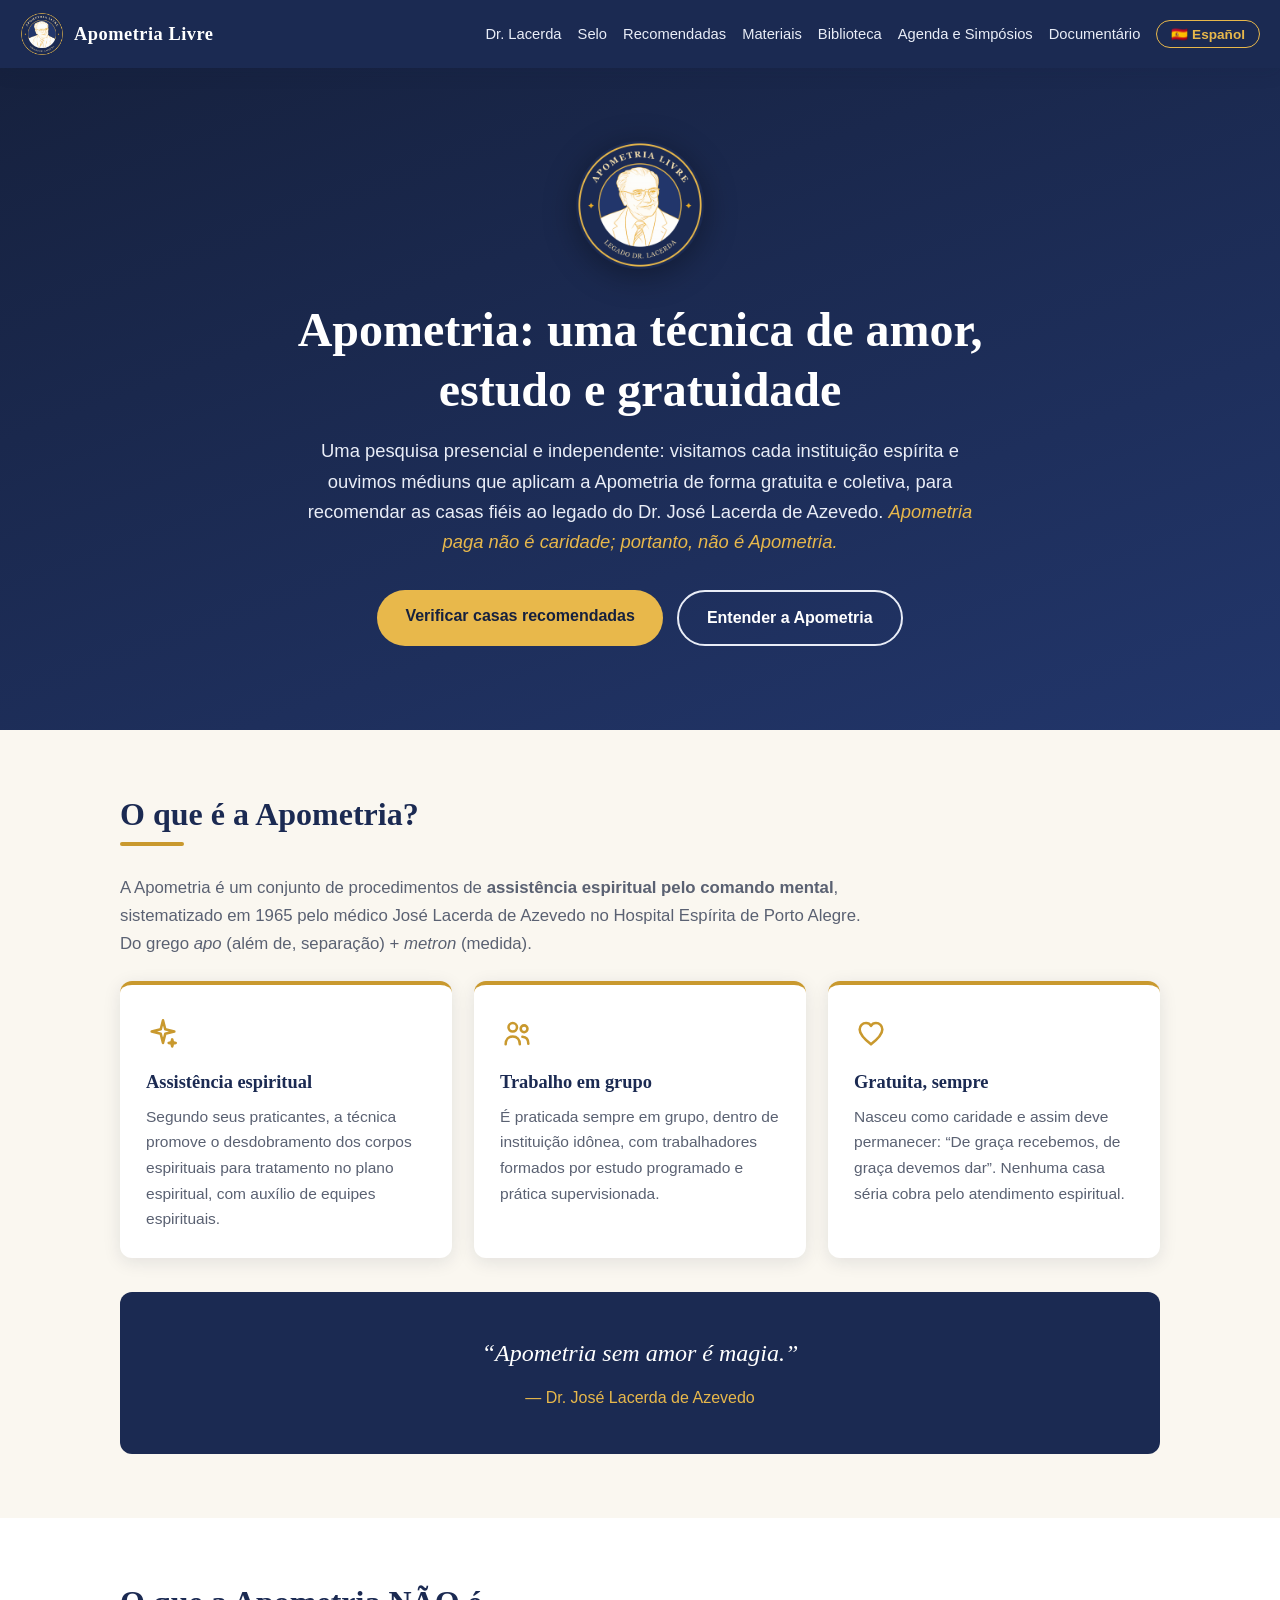
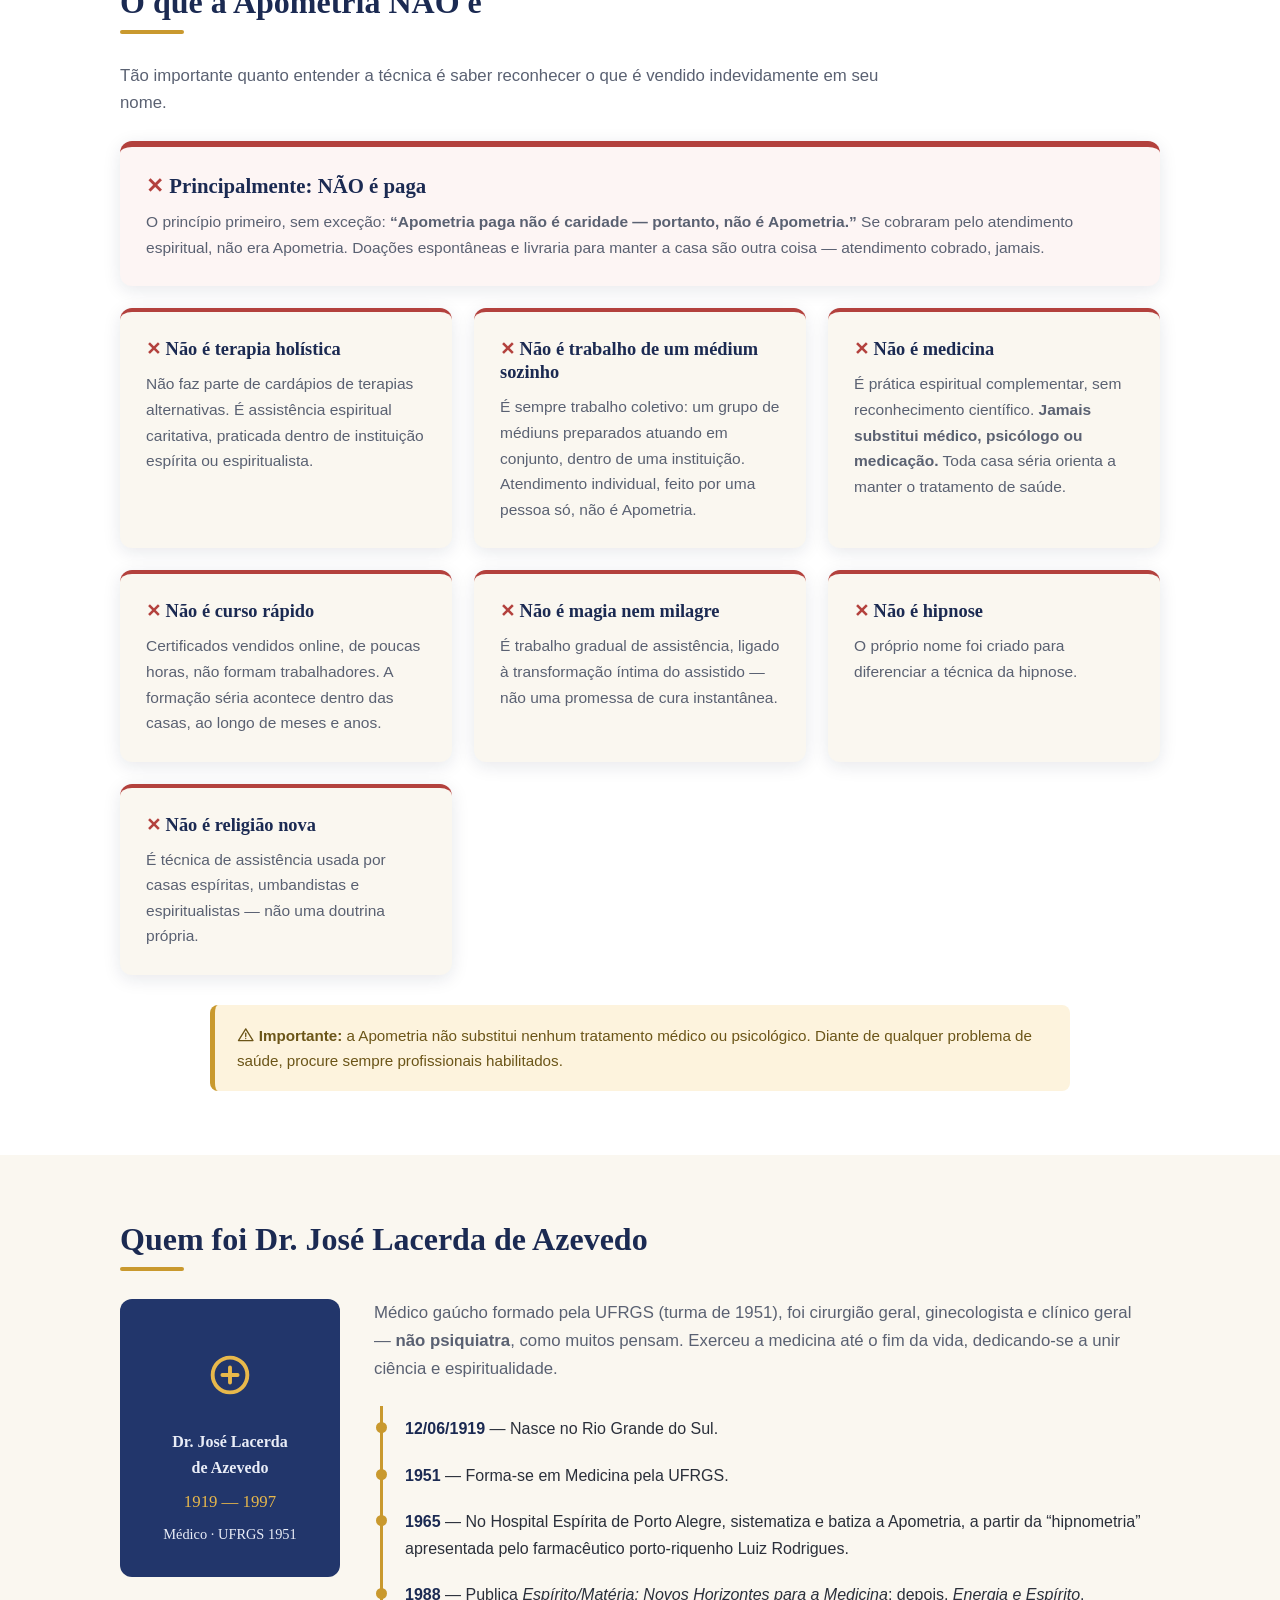
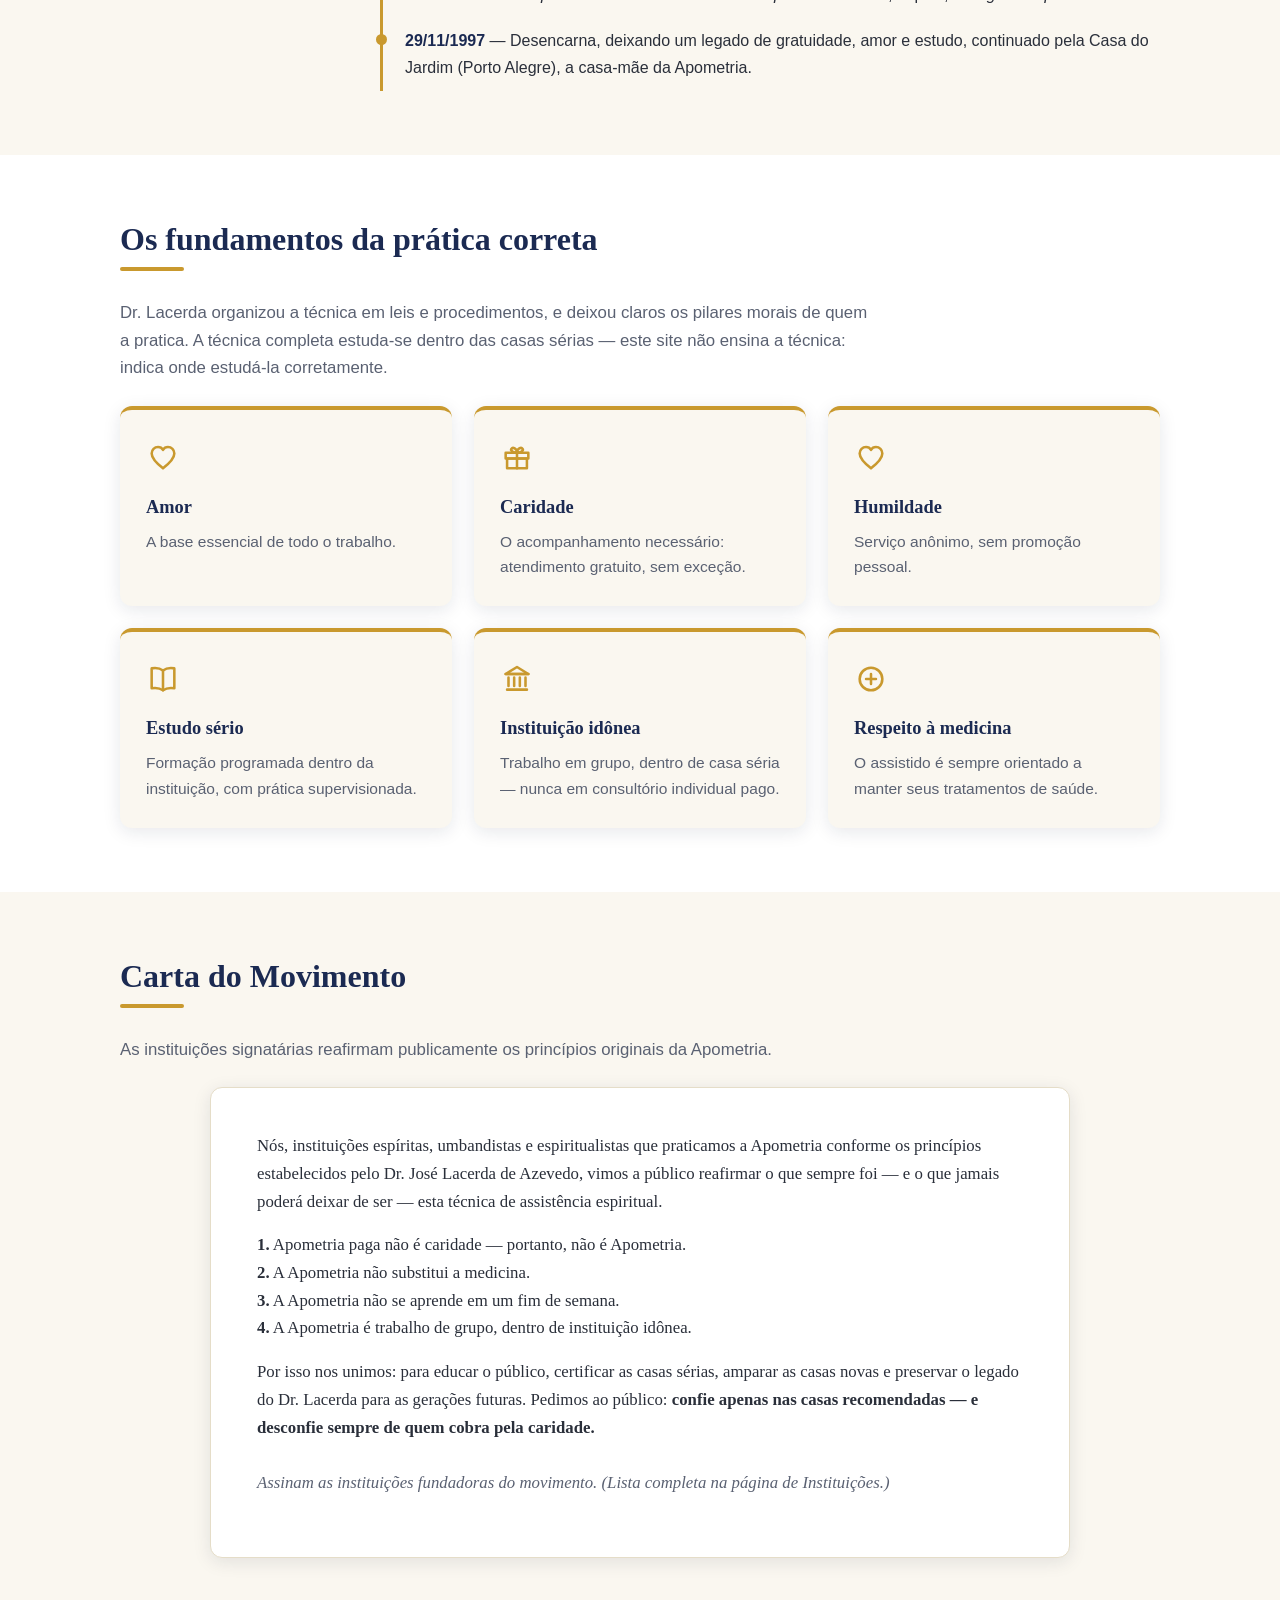
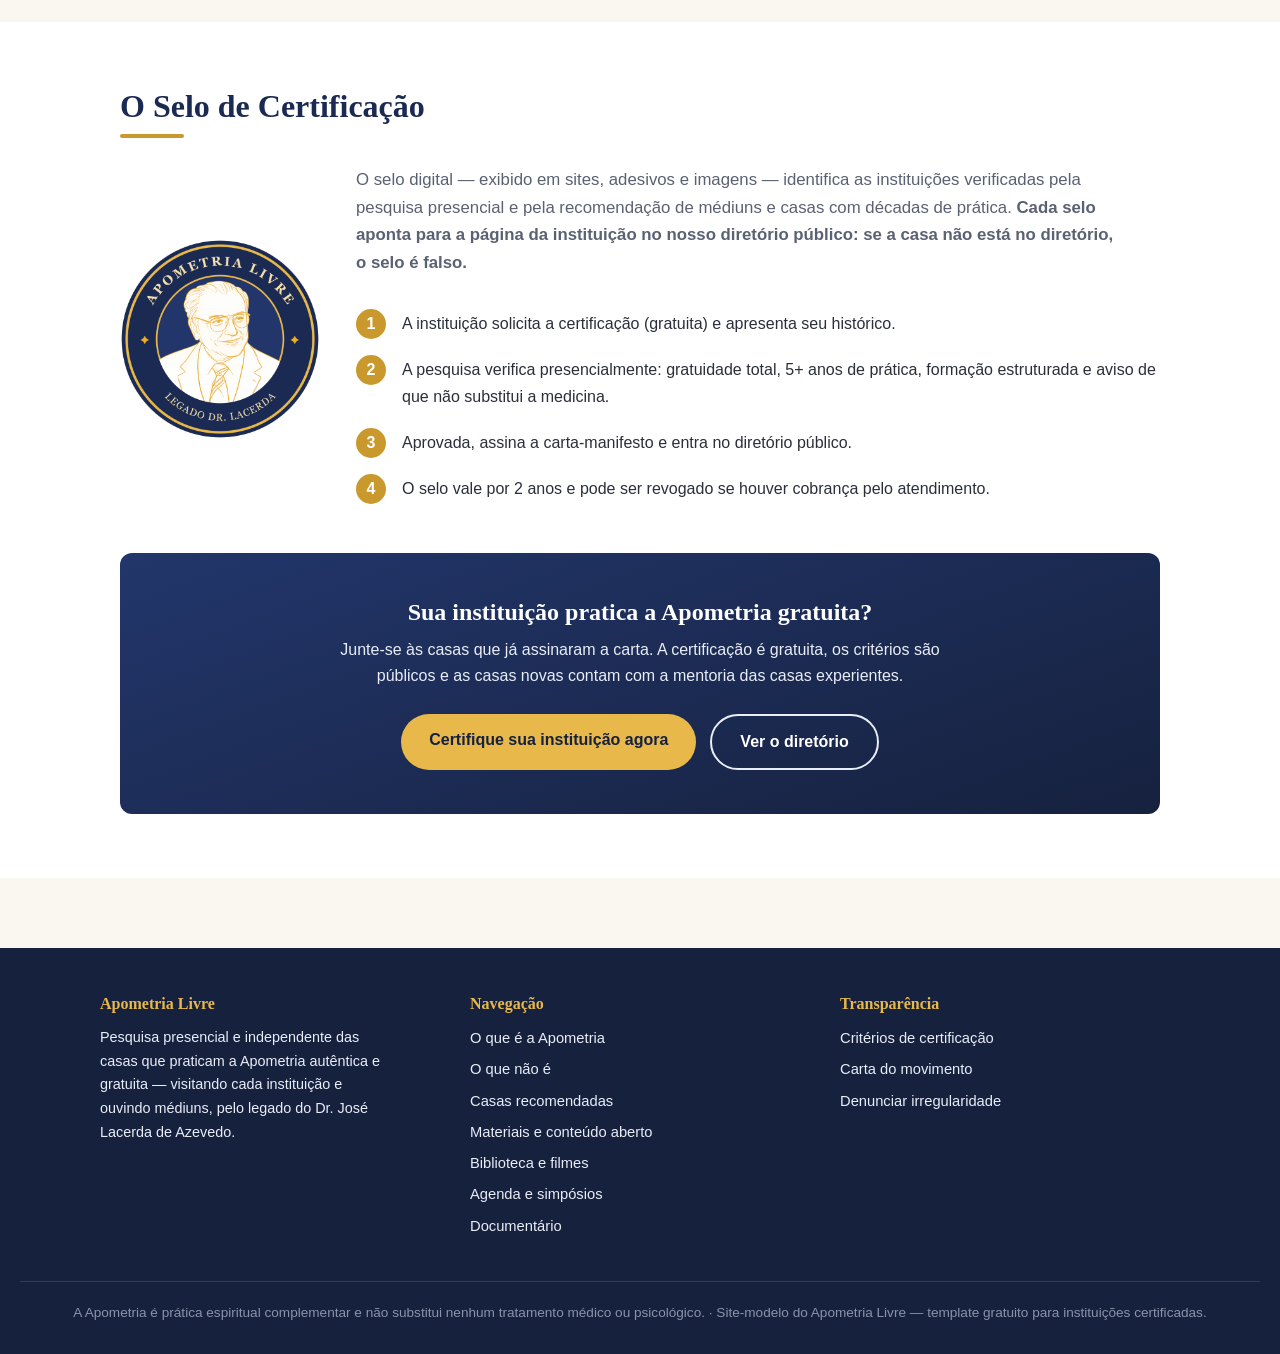
==== index.html @ 27ae165d "Página Recomendadas: botão de busca, geolocalização, mapa e gráfico - Botão "Buscar" (+ Enter) confi" ====
<!DOCTYPE html>
<html lang="pt-BR">
<head>
<meta charset="UTF-8">
<meta name="viewport" content="width=device-width, initial-scale=1.0">
<title>Apometria Livre — O que é a Apometria, quem foi Dr. Lacerda e como reconhecer casas sérias</title>
<meta name="description" content="Pesquisa presencial e independente das casas que praticam a Apometria autêntica e gratuita, conforme o legado do Dr. José Lacerda de Azevedo. Saiba o que a Apometria é, o que não é, e verifique as casas recomendadas.">
<meta name="theme-color" content="#1b2a52">
<meta property="og:title" content="Apometria Livre — O que é a Apometria, quem foi Dr. Lacerda e como reconhecer casas sérias">
<meta property="og:description" content="Pesquisa presencial e independente das casas que praticam a Apometria autêntica e gratuita, conforme o legado do Dr. José Lacerda de Azevedo. Saiba o que a Apometria é, o que não é, e verifique as casas recomendadas.">
<meta property="og:type" content="website">
<meta property="og:image" content="https://apometrialivre.org.br/img/og-image.jpg?v=2">
<meta property="og:image:width" content="1200">
<meta property="og:image:height" content="630">
<meta property="og:url" content="https://apometrialivre.org.br/index.html">
<meta property="og:locale" content="pt_BR">
<meta property="og:locale:alternate" content="es_ES">
<meta name="twitter:card" content="summary_large_image">
<meta name="twitter:image" content="https://apometrialivre.org.br/img/og-image.jpg?v=2">
<link rel="stylesheet" href="css/style.css?v=11">
<link rel="icon" href="img/selo-favicon.png?v=1" type="image/png">
<script type="application/ld+json">
{
  "@context": "https://schema.org",
  "@type": "WebSite",
  "name": "Apometria Livre",
  "alternateName": "Apometria Livre — Legado Dr. Lacerda",
  "slogan": "Caridade é Apometria",
  "description": "Pesquisa presencial e independente das casas que praticam a Apometria autêntica e gratuita, conforme o legado do Dr. José Lacerda de Azevedo — feita visitando cada instituição e por entrevistas e recomendações de médiuns.",
  "inLanguage": ["pt-BR", "es"]
}
</script>
</head>
<body>

<a class="pular" href="#conteudo" data-es="Saltar al contenido">Pular para o conteúdo</a>

<header class="site">
  <nav class="nav">
    <a class="marca" href="index.html">
      <img src="img/selo.png?v=1" alt="Selo Apometria Livre">
      <span data-es="Apometría Libre">Apometria Livre</span>
    </a>
    <button class="lang-toggle lang-mobile">🇪🇸 Español</button>
    <button class="menu-btn" aria-label="Abrir menu">☰</button>
    <ul class="nav-links">
      <li><a href="#dr-lacerda">Dr. Lacerda</a></li>
      <li><a href="#selo" data-es="Sello">Selo</a></li>
      <li><a href="instituicoes.html" data-es="Recomendadas">Recomendadas</a></li>
      <li><a href="materiais.html" data-es="Materiales">Materiais</a></li>
      <li><a href="biblioteca.html" data-es="Biblioteca">Biblioteca</a></li>
      <li><a href="agenda.html" data-es="Agenda y simposios">Agenda e Simpósios</a></li>
      <li><a href="documentario.html" data-es="Documental">Documentário</a></li>
      <li><button class="lang-toggle">🇪🇸 Español</button></li>
    </ul>
  </nav>
</header>

<!-- ==================== HERO ==================== -->
<section id="conteudo" class="hero">
  <img class="selo" src="img/selo.png?v=1" alt="Selo de certificação Apometria Livre — Legado Dr. Lacerda">
  <h1 data-es="Apometría: una técnica de amor, estudio y gratuidad">Apometria: uma técnica de amor, estudo e gratuidade</h1>
  <p class="sub" data-es="Una investigación presencial e independiente: visitamos cada institución espírita y escuchamos a médiums que aplican la Apometría de forma gratuita y colectiva, para recomendar las casas fieles al legado del Dr. José Lacerda de Azevedo. <span class='destaque'>La Apometría pagada no es caridad; por lo tanto, no es Apometría.</span>">
    Uma pesquisa presencial e independente: visitamos cada instituição espírita e ouvimos médiuns que aplicam a Apometria de forma gratuita e coletiva, para recomendar as casas fiéis ao legado do Dr. José Lacerda de Azevedo.
    <span class="destaque">Apometria paga não é caridade; portanto, não é Apometria.</span>
  </p>
  <div class="botoes">
    <a class="btn btn-ouro" href="instituicoes.html" data-es="Verificar casas recomendadas">Verificar casas recomendadas</a>
    <a class="btn btn-vazado" href="#o-que-e" data-es="Entender la Apometría">Entender a Apometria</a>
  </div>
</section>

<!-- ==================== O QUE É ==================== -->
<section id="o-que-e" class="bloco">
  <div class="container">
    <h2 data-es="¿Qué es la Apometría?">O que é a Apometria?</h2>
    <div class="linha-ouro"></div>
    <p class="intro" data-es="La Apometría es un conjunto de procedimientos de asistencia espiritual por comando mental, sistematizado en 1965 por el médico José Lacerda de Azevedo en el Hospital Espírita de Porto Alegre (Brasil). Del griego apo (más allá, separación) + metron (medida).">
      A Apometria é um conjunto de procedimentos de <strong>assistência espiritual pelo comando mental</strong>, sistematizado em 1965
      pelo médico José Lacerda de Azevedo no Hospital Espírita de Porto Alegre. Do grego <em>apo</em> (além de, separação) + <em>metron</em> (medida).
    </p>
    <div class="grade c3">
      <div class="cartao">
        <span class="icone"><svg class='icn' aria-hidden='true'><use href='img/icones.svg#faisca'/></svg></span>
        <h3 data-es="Asistencia espiritual">Assistência espiritual</h3>
        <p data-es="Según sus practicantes, la técnica promueve el desdoblamiento de los cuerpos espirituales para tratamiento en el plano espiritual, con ayuda de equipos espirituales.">Segundo seus praticantes, a técnica promove o desdobramento dos corpos espirituais para tratamento no plano espiritual, com auxílio de equipes espirituais.</p>
      </div>
      <div class="cartao">
        <span class="icone"><svg class='icn' aria-hidden='true'><use href='img/icones.svg#grupo'/></svg></span>
        <h3 data-es="Trabajo en grupo">Trabalho em grupo</h3>
        <p data-es="Se practica siempre en grupo, dentro de una institución idónea, con trabajadores formados por estudio programado y práctica supervisada.">É praticada sempre em grupo, dentro de instituição idônea, com trabalhadores formados por estudo programado e prática supervisionada.</p>
      </div>
      <div class="cartao">
        <span class="icone"><svg class='icn' aria-hidden='true'><use href='img/icones.svg#coracao'/></svg></span>
        <h3 data-es="Gratuita, siempre">Gratuita, sempre</h3>
        <p data-es="Nació como caridad y así debe permanecer: «Gratis recibimos, gratis debemos dar». Ninguna casa seria cobra por la asistencia espiritual.">Nasceu como caridade e assim deve permanecer: “De graça recebemos, de graça devemos dar”. Nenhuma casa séria cobra pelo atendimento espiritual.</p>
      </div>
    </div>
    <div class="citacao">
      <blockquote data-es="«Apometría sin amor es magia.»">“Apometria sem amor é magia.”</blockquote>
      <cite>— Dr. José Lacerda de Azevedo</cite>
    </div>
  </div>
</section>

<!-- ==================== O QUE NÃO É ==================== -->
<section id="o-que-nao-e" class="bloco alt">
  <div class="container">
    <h2 data-es="Lo que la Apometría NO es">O que a Apometria NÃO é</h2>
    <div class="linha-ouro"></div>
    <p class="intro" data-es="Tan importante como entender la técnica es saber reconocer lo que se vende indebidamente en su nombre.">
      Tão importante quanto entender a técnica é saber reconhecer o que é vendido indevidamente em seu nome.
    </p>
    <div class="grade c2">
      <div class="cartao nao principal">
        <h3 data-es="Principalmente: NO es pagada">Principalmente: NÃO é paga</h3>
        <p data-es="El principio primero, sin excepción: «Apometría pagada no es caridad — por lo tanto, no es Apometría.» Si te cobraron por la asistencia espiritual, no era Apometría. Donaciones espontáneas y librería para mantener la casa son otra cosa — asistencia cobrada, jamás.">O princípio primeiro, sem exceção: <strong>“Apometria paga não é caridade — portanto, não é Apometria.”</strong> Se cobraram pelo atendimento espiritual, não era Apometria. Doações espontâneas e livraria para manter a casa são outra coisa — atendimento cobrado, jamais.</p>
      </div>
      <div class="cartao nao">
        <h3 data-es="No es terapia holística">Não é terapia holística</h3>
        <p data-es="No forma parte de menús de terapias alternativas. Es asistencia espiritual caritativa, practicada dentro de una institución espírita o espiritualista.">Não faz parte de cardápios de terapias alternativas. É assistência espiritual caritativa, praticada dentro de instituição espírita ou espiritualista.</p>
      </div>
      <div class="cartao nao">
        <h3 data-es="No es trabajo de un médium solo">Não é trabalho de um médium sozinho</h3>
        <p data-es="Es siempre trabajo colectivo: un grupo de médiums preparados actuando en conjunto, dentro de una institución. Una atención individual, hecha por una sola persona, no es Apometría.">É sempre trabalho coletivo: um grupo de médiuns preparados atuando em conjunto, dentro de uma instituição. Atendimento individual, feito por uma pessoa só, não é Apometria.</p>
      </div>
      <div class="cartao nao">
        <h3 data-es="No es medicina">Não é medicina</h3>
        <p data-es="Es una práctica espiritual complementaria, sin reconocimiento científico. Jamás sustituye al médico, al psicólogo o a la medicación. Toda casa seria orienta a mantener el tratamiento de salud.">É prática espiritual complementar, sem reconhecimento científico. <strong>Jamais substitui médico, psicólogo ou medicação.</strong> Toda casa séria orienta a manter o tratamento de saúde.</p>
      </div>
      <div class="cartao nao">
        <h3 data-es="No es un curso rápido">Não é curso rápido</h3>
        <p data-es="Certificados vendidos en línea, de pocas horas, no forman trabajadores. La formación seria ocurre dentro de las casas, durante meses y años.">Certificados vendidos online, de poucas horas, não formam trabalhadores. A formação séria acontece dentro das casas, ao longo de meses e anos.</p>
      </div>
      <div class="cartao nao">
        <h3 data-es="No es magia ni milagro">Não é magia nem milagre</h3>
        <p data-es="Es un trabajo gradual de asistencia, ligado a la transformación íntima del asistido — no una promesa de cura instantánea.">É trabalho gradual de assistência, ligado à transformação íntima do assistido — não uma promessa de cura instantânea.</p>
      </div>
      <div class="cartao nao">
        <h3 data-es="No es hipnosis">Não é hipnose</h3>
        <p data-es="El propio nombre fue creado para diferenciar la técnica de la hipnosis.">O próprio nome foi criado para diferenciar a técnica da hipnose.</p>
      </div>
      <div class="cartao nao">
        <h3 data-es="No es una religión nueva">Não é religião nova</h3>
        <p data-es="Es una técnica de asistencia utilizada por casas espíritas, umbandistas y espiritualistas — no una doctrina propia.">É técnica de assistência usada por casas espíritas, umbandistas e espiritualistas — não uma doutrina própria.</p>
      </div>
    </div>
    <div class="aviso" data-es="<svg class='icn' aria-hidden='true'><use href='img/icones.svg#alerta'/></svg> Importante: la Apometría no sustituye ningún tratamiento médico o psicológico. Ante cualquier problema de salud, busca siempre a profesionales habilitados.">
      <svg class='icn' aria-hidden='true'><use href='img/icones.svg#alerta'/></svg> <strong>Importante:</strong> a Apometria não substitui nenhum tratamento médico ou psicológico. Diante de qualquer problema de saúde, procure sempre profissionais habilitados.
    </div>
  </div>
</section>

<!-- ==================== DR. LACERDA ==================== -->
<section id="dr-lacerda" class="bloco">
  <div class="container">
    <h2 data-es="Quién fue el Dr. José Lacerda de Azevedo">Quem foi Dr. José Lacerda de Azevedo</h2>
    <div class="linha-ouro"></div>
    <div class="bio">
      <div class="retrato">
        <span class="simbolo"><svg class='icn' aria-hidden='true'><use href='img/icones.svg#cruzmed'/></svg></span>
        <strong>Dr. José Lacerda<br>de Azevedo</strong>
        <div class="anos">1919 — 1997</div>
        <div data-es="Médico · UFRGS 1951" style="margin-top:8px; font-size:0.9rem;">Médico · UFRGS 1951</div>
      </div>
      <div>
        <p class="intro" data-es="Médico gaúcho formado por la UFRGS (promoción de 1951), fue cirujano general, ginecólogo y clínico general — no psiquiatra, como muchos piensan. Ejerció la medicina hasta el final de su vida, dedicándose a unir ciencia y espiritualidad.">
          Médico gaúcho formado pela UFRGS (turma de 1951), foi cirurgião geral, ginecologista e clínico geral — <strong>não psiquiatra</strong>, como muitos pensam. Exerceu a medicina até o fim da vida, dedicando-se a unir ciência e espiritualidade.
        </p>
        <ul class="linha-tempo">
          <li data-es="<strong>12/06/1919</strong> — Nace en Rio Grande do Sul, Brasil."><strong>12/06/1919</strong> — Nasce no Rio Grande do Sul.</li>
          <li data-es="<strong>1951</strong> — Se gradúa en Medicina por la UFRGS."><strong>1951</strong> — Forma-se em Medicina pela UFRGS.</li>
          <li data-es="<strong>1965</strong> — En el Hospital Espírita de Porto Alegre, sistematiza y bautiza la Apometría, a partir de la «hipnometría» presentada por el farmacéutico puertorriqueño Luiz Rodrigues."><strong>1965</strong> — No Hospital Espírita de Porto Alegre, sistematiza e batiza a Apometria, a partir da “hipnometria” apresentada pelo farmacêutico porto-riquenho Luiz Rodrigues.</li>
          <li data-es="<strong>1988</strong> — Publica <em>Espíritu/Materia: Nuevos Horizontes para la Medicina</em>; después, <em>Energía y Espíritu</em>."><strong>1988</strong> — Publica <em>Espírito/Matéria: Novos Horizontes para a Medicina</em>; depois, <em>Energia e Espírito</em>.</li>
          <li data-es="<strong>29/11/1997</strong> — Desencarna, dejando un legado de gratuidad, amor y estudio, continuado por la Casa do Jardim (Porto Alegre), la casa madre de la Apometría."><strong>29/11/1997</strong> — Desencarna, deixando um legado de gratuidade, amor e estudo, continuado pela Casa do Jardim (Porto Alegre), a casa-mãe da Apometria.</li>
        </ul>
      </div>
    </div>
  </div>
</section>

<!-- ==================== FUNDAMENTOS ==================== -->
<section id="fundamentos" class="bloco alt">
  <div class="container">
    <h2 data-es="Los fundamentos de la práctica correcta">Os fundamentos da prática correta</h2>
    <div class="linha-ouro"></div>
    <p class="intro" data-es="El Dr. Lacerda organizó la técnica en leyes y procedimientos, y dejó claros los pilares morales de quien la practica. La técnica completa se estudia dentro de las casas serias — este sitio no enseña la técnica: indica dónde estudiarla correctamente.">
      Dr. Lacerda organizou a técnica em leis e procedimentos, e deixou claros os pilares morais de quem a pratica. A técnica completa estuda-se dentro das casas sérias — este site não ensina a técnica: indica onde estudá-la corretamente.
    </p>
    <div class="grade c3">
      <div class="cartao"><span class="icone"><svg class='icn' aria-hidden='true'><use href='img/icones.svg#coracao'/></svg></span><h3 data-es="Amor">Amor</h3><p data-es="La base esencial de todo el trabajo.">A base essencial de todo o trabalho.</p></div>
      <div class="cartao"><span class="icone"><svg class='icn' aria-hidden='true'><use href='img/icones.svg#presente'/></svg></span><h3 data-es="Caridad">Caridade</h3><p data-es="El acompañamiento necesario: asistencia gratuita, sin excepción.">O acompanhamento necessário: atendimento gratuito, sem exceção.</p></div>
      <div class="cartao"><span class="icone"><svg class='icn' aria-hidden='true'><use href='img/icones.svg#coracao'/></svg></span><h3 data-es="Humildad">Humildade</h3><p data-es="Servicio anónimo, sin promoción personal.">Serviço anônimo, sem promoção pessoal.</p></div>
      <div class="cartao"><span class="icone"><svg class='icn' aria-hidden='true'><use href='img/icones.svg#livro'/></svg></span><h3 data-es="Estudio serio">Estudo sério</h3><p data-es="Formación programada dentro de la institución, con práctica supervisada.">Formação programada dentro da instituição, com prática supervisionada.</p></div>
      <div class="cartao"><span class="icone"><svg class='icn' aria-hidden='true'><use href='img/icones.svg#predio'/></svg></span><h3 data-es="Institución idónea">Instituição idônea</h3><p data-es="Trabajo en grupo, dentro de una casa seria — nunca en consultorio individual pagado.">Trabalho em grupo, dentro de casa séria — nunca em consultório individual pago.</p></div>
      <div class="cartao"><span class="icone"><svg class='icn' aria-hidden='true'><use href='img/icones.svg#cruzmed'/></svg></span><h3 data-es="Respeto a la medicina">Respeito à medicina</h3><p data-es="El asistido siempre es orientado a mantener sus tratamientos de salud.">O assistido é sempre orientado a manter seus tratamentos de saúde.</p></div>
    </div>
  </div>
</section>

<!-- ==================== CARTA ==================== -->
<section id="carta" class="bloco">
  <div class="container">
    <h2 data-es="Carta del Movimiento">Carta do Movimento</h2>
    <div class="linha-ouro"></div>
    <p class="intro" data-es="Las instituciones firmantes reafirman públicamente los principios originales de la Apometría.">
      As instituições signatárias reafirmam publicamente os princípios originais da Apometria.
    </p>
    <div class="carta">
      <p data-es="Nosotras, instituciones espíritas, umbandistas y espiritualistas que practicamos la Apometría según los principios establecidos por el Dr. José Lacerda de Azevedo, venimos públicamente a reafirmar lo que siempre fue — y lo que jamás podrá dejar de ser — esta técnica de asistencia espiritual.">
        Nós, instituições espíritas, umbandistas e espiritualistas que praticamos a Apometria conforme os princípios estabelecidos pelo Dr. José Lacerda de Azevedo, vimos a público reafirmar o que sempre foi — e o que jamais poderá deixar de ser — esta técnica de assistência espiritual.
      </p>
      <p data-es="<strong>1.</strong> La Apometría pagada no es caridad — por lo tanto, no es Apometría. <br><strong>2.</strong> La Apometría no sustituye a la medicina. <br><strong>3.</strong> La Apometría no se aprende en un fin de semana. <br><strong>4.</strong> La Apometría es trabajo de grupo, dentro de una institución idónea.">
        <strong>1.</strong> Apometria paga não é caridade — portanto, não é Apometria. <br>
        <strong>2.</strong> A Apometria não substitui a medicina. <br>
        <strong>3.</strong> A Apometria não se aprende em um fim de semana. <br>
        <strong>4.</strong> A Apometria é trabalho de grupo, dentro de instituição idônea.
      </p>
      <p data-es="Por eso nos unimos: para educar al público, certificar a las casas serias, amparar a las casas nuevas y preservar el legado del Dr. Lacerda para las generaciones futuras. Pedimos al público: confíe solamente en las casas recomendadas — y desconfíe siempre de quien cobra por la caridad.">
        Por isso nos unimos: para educar o público, certificar as casas sérias, amparar as casas novas e preservar o legado do Dr. Lacerda para as gerações futuras. Pedimos ao público: <strong>confie apenas nas casas recomendadas — e desconfie sempre de quem cobra pela caridade.</strong>
      </p>
      <p class="assinaturas" data-es="Firman las instituciones fundadoras del movimiento. (Lista completa en la página de Instituciones.)">Assinam as instituições fundadoras do movimento. <em>(Lista completa na página de Instituições.)</em></p>
    </div>
  </div>
</section>

<!-- ==================== SELO ==================== -->
<section id="selo" class="bloco alt">
  <div class="container">
    <h2 data-es="El Sello de Certificación">O Selo de Certificação</h2>
    <div class="linha-ouro"></div>
    <div class="selo-flex">
      <img src="img/selo.png?v=1" alt="Selo Apometria Livre — Legado Dr. Lacerda">
      <div>
        <p class="intro" data-es="El sello digital — exhibido en sitios web, adhesivos e imágenes — identifica a las instituciones verificadas por la investigación presencial y por la recomendación de médiums y casas con décadas de práctica. Cada sello enlaza a la página de la institución en nuestro directorio público: si la casa no está en el directorio, el sello es falso.">
          O selo digital — exibido em sites, adesivos e imagens — identifica as instituições verificadas pela pesquisa presencial e pela recomendação de médiuns e casas com décadas de prática. <strong>Cada selo aponta para a página da instituição no nosso diretório público: se a casa não está no diretório, o selo é falso.</strong>
        </p>
        <ol class="passos">
          <li data-es="La institución solicita la certificación (gratuita) y presenta su historial.">A instituição solicita a certificação (gratuita) e apresenta seu histórico.</li>
          <li data-es="La investigación verifica en persona: gratuidad total, 5+ años de práctica, formación estructurada y aviso de que no sustituye a la medicina.">A pesquisa verifica presencialmente: gratuidade total, 5+ anos de prática, formação estruturada e aviso de que não substitui a medicina.</li>
          <li data-es="Aprobada, firma la carta-manifiesto y entra en el directorio público.">Aprovada, assina a carta-manifesto e entra no diretório público.</li>
          <li data-es="El sello vale por 2 años y puede ser revocado si hay cobro por la asistencia.">O selo vale por 2 anos e pode ser revogado se houver cobrança pelo atendimento.</li>
        </ol>
      </div>
    </div>
    <div class="cta-faixa">
      <h3 data-es="¿Tu institución practica la Apometría gratuita?">Sua instituição pratica a Apometria gratuita?</h3>
      <p data-es="Únete a las casas que ya firmaron la carta. La certificación es gratuita, los criterios son públicos y las casas nuevas cuentan con la mentoría de las casas experimentadas.">
        Junte-se às casas que já assinaram a carta. A certificação é gratuita, os critérios são públicos e as casas novas contam com a mentoria das casas experientes.
      </p>
      <div class="botoes">
        <a class="btn btn-ouro" href="instituicoes.html#certificar" data-es="Certifique sua instituição agora">Certifique sua instituição agora</a>
        <a class="btn btn-vazado" href="instituicoes.html" data-es="Ver el directorio">Ver o diretório</a>
      </div>
    </div>
  </div>
</section>

<!-- ==================== FOOTER ==================== -->
<footer class="site">
  <div class="footer-grid">
    <div>
      <h4 data-es="Apometría Libre">Apometria Livre</h4>
      <p style="font-size:0.9rem; max-width:280px;" data-es="Investigación presencial e independiente de las casas que practican la Apometría auténtica y gratuita — visitando cada institución y escuchando a médiums, por el legado del Dr. José Lacerda de Azevedo.">Pesquisa presencial e independente das casas que praticam a Apometria autêntica e gratuita — visitando cada instituição e ouvindo médiuns, pelo legado do Dr. José Lacerda de Azevedo.</p>
    </div>
    <div>
      <h4 data-es="Navegación">Navegação</h4>
      <a href="#o-que-e" data-es="Qué es la Apometría">O que é a Apometria</a>
      <a href="#o-que-nao-e" data-es="Qué no es">O que não é</a>
      <a href="instituicoes.html" data-es="Casas recomendadas">Casas recomendadas</a>
      <a href="materiais.html" data-es="Materiales y contenido abierto">Materiais e conteúdo aberto</a>
      <a href="biblioteca.html" data-es="Biblioteca y películas">Biblioteca e filmes</a>
      <a href="agenda.html" data-es="Agenda y simposios">Agenda e simpósios</a>
      <a href="documentario.html" data-es="Documental">Documentário</a>
    </div>
    <div>
      <h4 data-es="Transparencia">Transparência</h4>
      <a href="instituicoes.html#certificar" data-es="Criterios de certificación">Critérios de certificação</a>
      <a href="#carta" data-es="Carta del movimiento">Carta do movimento</a>
      <a href="mailto:email@guip.xyz?subject=Den%C3%BAncia%20de%20irregularidade%20%E2%80%94%20Apometria%20Livre" data-es="Denunciar irregularidad">Denunciar irregularidade</a>
    </div>
  </div>
  <div class="footer-baixo" data-es="La Apometría es una práctica espiritual complementaria y no sustituye ningún tratamiento médico o psicológico. · Sitio modelo del Apometría Libre — plantilla gratuita para instituciones certificadas.">
    A Apometria é prática espiritual complementar e não substitui nenhum tratamento médico ou psicológico. · Site-modelo do Apometria Livre — template gratuito para instituições certificadas.
  </div>
</footer>

<nav class="tab-bar" aria-label="Navegação principal">
  <a href="index.html" class="ativo"><span class="tab-icone"><svg class='icn' aria-hidden='true'><use href='img/icones.svg#casa'/></svg></span><span data-es="Inicio">Início</span></a>
  <a href="instituicoes.html"><span class="tab-icone"><svg class='icn' aria-hidden='true'><use href='img/icones.svg#predio'/></svg></span><span data-es="Casas">Casas</span></a>
  <a href="materiais.html"><span class="tab-icone"><svg class='icn' aria-hidden='true'><use href='img/icones.svg#arquivo'/></svg></span><span data-es="Materiales">Materiais</span></a>
  <a href="biblioteca.html"><span class="tab-icone"><svg class='icn' aria-hidden='true'><use href='img/icones.svg#livro'/></svg></span><span data-es="Biblioteca">Biblioteca</span></a>
  <a href="agenda.html"><span class="tab-icone"><svg class='icn' aria-hidden='true'><use href='img/icones.svg#calendario'/></svg></span><span>Agenda</span></a>
</nav>

<script src="js/main.js?v=10"></script>
</body>
</html>
---- css/style.css ----
/* ============================================================
   Apometria Livre — identidade visual
   Azul-profundo (confiança/espiritualidade) + dourado (luz)
   ============================================================ */
:root {
  --azul-900: #16213e;
  --azul-800: #1b2a52;
  --azul-700: #22366b;
  --azul-100: #e9edf7;
  --dourado: #c9992e;
  --dourado-claro: #e8b84b;
  --creme: #faf7f0;
  --texto: #2a2f3a;
  --texto-suave: #5a6172;
  --branco: #ffffff;
  --verde: #2e7d52;
  --vermelho: #b3413d;
  --sombra: 0 4px 18px rgba(22, 33, 62, 0.10);
  --raio: 12px;
  --serif: Georgia, 'Times New Roman', serif;
  --sans: -apple-system, BlinkMacSystemFont, 'Segoe UI', Roboto, Helvetica, Arial, sans-serif;
}

* { margin: 0; padding: 0; box-sizing: border-box; }
html { scroll-behavior: smooth; }

/* ---------- Ícones outline (sprite img/icones.svg) ---------- */
.icn {
  width: 1.15em; height: 1.15em;
  fill: none; stroke: currentColor; stroke-width: 1.8;
  stroke-linecap: round; stroke-linejoin: round;
  display: inline-block; vertical-align: -0.18em; flex-shrink: 0;
}
.cartao .icone { color: var(--dourado); }
.cartao .icone .icn { width: 34px; height: 34px; }
.tab-bar .tab-icone .icn { width: 22px; height: 22px; }
.bio .retrato .simbolo { color: var(--dourado-claro); }
.bio .retrato .simbolo .icn { width: 52px; height: 52px; }
.sucesso-form .icone-grande { color: var(--dourado); }
.sucesso-form .icone-grande .icn { width: 46px; height: 46px; }
.opcoes-participacao .icn { color: var(--dourado); }
.meta .icn { color: var(--dourado); width: 1.05em; height: 1.05em; }

/* Respeita a preferência do usuário por menos animação */
@media (prefers-reduced-motion: reduce) {
  html { scroll-behavior: auto; }
  .btn:hover { transform: none; }
}

/* Foco visível para navegação por teclado */
:focus-visible {
  outline: 3px solid var(--dourado-claro);
  outline-offset: 2px;
  border-radius: 4px;
}

/* Texto só para leitores de tela */
.sr-oculto {
  position: absolute; width: 1px; height: 1px; padding: 0; margin: -1px;
  overflow: hidden; clip: rect(0, 0, 0, 0); white-space: nowrap; border: 0;
}

/* Link "pular para o conteúdo" — invisível até receber foco */
.pular {
  position: absolute; left: -9999px; top: 0; z-index: 100;
  background: var(--dourado-claro); color: var(--azul-900);
  padding: 10px 22px; border-radius: 0 0 10px 0; font-weight: 700; text-decoration: none;
}
.pular:focus { left: 0; }

body {
  font-family: var(--sans);
  color: var(--texto);
  background: var(--creme);
  line-height: 1.65;
}

h1, h2, h3, h4 { font-family: var(--serif); color: var(--azul-800); line-height: 1.25; }

.container { max-width: 1080px; margin: 0 auto; padding: 0 20px; }

/* ---------- Header / nav ---------- */
header.site {
  background: var(--azul-800);
  position: sticky; top: 0; z-index: 50;
  box-shadow: var(--sombra);
}
.nav {
  display: flex; align-items: center; justify-content: space-between; gap: 20px;
  padding: 12px 20px; max-width: 1280px; margin: 0 auto;
}
.marca { display: flex; align-items: center; gap: 10px; text-decoration: none; flex-shrink: 0; }
.marca img { width: 44px; height: 44px; }
.marca span { font-family: var(--serif); color: var(--branco); font-size: 1.15rem; font-weight: bold; letter-spacing: 0.5px; white-space: nowrap; }
.nav-links { display: flex; align-items: center; gap: 16px; list-style: none; flex-wrap: nowrap; }
.nav-links a { color: var(--azul-100); text-decoration: none; font-size: 0.92rem; white-space: nowrap; }
.nav-links a:hover, .nav-links a.ativo { color: var(--dourado-claro); }

.lang-toggle {
  background: transparent; border: 1px solid var(--dourado-claro);
  color: var(--dourado-claro); border-radius: 20px; padding: 5px 14px;
  cursor: pointer; font-size: 0.85rem; font-weight: 600;
}
.lang-toggle:hover { background: var(--dourado-claro); color: var(--azul-900); }

.menu-btn { display: none; background: none; border: none; color: var(--branco); font-size: 1.6rem; cursor: pointer; }

/* Toggle de idioma no topo — visível só no mobile (no desktop fica dentro da nav) */
.lang-toggle.lang-mobile { display: none; }

/* ---------- Tab bar (mobile) ---------- */
.tab-bar { display: none; }

/* ---------- Hero ---------- */
.hero {
  background: linear-gradient(160deg, var(--azul-900) 0%, var(--azul-700) 100%);
  color: var(--branco); text-align: center; padding: 72px 20px 84px;
}
.hero img.selo { width: 130px; height: 130px; margin-bottom: 22px; filter: drop-shadow(0 6px 16px rgba(0,0,0,0.35)); }
.hero h1 { color: var(--branco); font-size: clamp(1.8rem, 4.5vw, 3rem); max-width: 820px; margin: 0 auto 16px; }
.hero p.sub { color: var(--azul-100); font-size: 1.15rem; max-width: 680px; margin: 0 auto 32px; }
.hero .destaque { color: var(--dourado-claro); font-style: italic; }

.botoes { display: flex; gap: 14px; justify-content: center; flex-wrap: wrap; }
.btn {
  display: inline-block; padding: 13px 28px; border-radius: 30px;
  text-decoration: none; font-weight: 600; font-size: 1rem; transition: transform .15s ease;
}
.btn:hover { transform: translateY(-2px); }
.btn-ouro { background: var(--dourado-claro); color: var(--azul-900); }
.btn-vazado { border: 2px solid var(--azul-100); color: var(--branco); }

/* ---------- Seções ---------- */
section.bloco { padding: 64px 0; }
section.bloco.alt { background: var(--branco); }
.bloco h2 { font-size: 2rem; margin-bottom: 8px; }
.bloco .linha-ouro { width: 64px; height: 4px; background: var(--dourado); border-radius: 2px; margin: 0 0 28px; }
.bloco p.intro { color: var(--texto-suave); max-width: 760px; margin-bottom: 24px; font-size: 1.05rem; }

.grade { display: grid; gap: 22px; }
.grade.c2 { grid-template-columns: repeat(auto-fit, minmax(300px, 1fr)); }
.grade.c3 { grid-template-columns: repeat(auto-fit, minmax(260px, 1fr)); }

.cartao {
  background: var(--branco); border-radius: var(--raio); padding: 26px;
  box-shadow: var(--sombra); border-top: 4px solid var(--dourado);
}
section.alt .cartao { background: var(--creme); }
.cartao h3 { font-size: 1.15rem; margin-bottom: 10px; }
.cartao p { color: var(--texto-suave); font-size: 0.97rem; }
.cartao .icone { font-size: 1.8rem; margin-bottom: 12px; display: block; }

/* “o que não é” */
.cartao.nao { border-top-color: var(--vermelho); }
.cartao.nao h3::before { content: "✕ "; color: var(--vermelho); }
/* card principal: ocupa a linha inteira e ganha peso visual */
.cartao.nao.principal { grid-column: 1 / -1; border-top-width: 6px; background: #fdf5f4; }
.cartao.nao.principal h3 { font-size: 1.3rem; }

/* citação */
.citacao {
  background: var(--azul-800); color: var(--azul-100);
  border-radius: var(--raio); padding: 42px 36px; text-align: center; margin-top: 34px;
}
.citacao blockquote { font-family: var(--serif); font-size: 1.5rem; font-style: italic; color: var(--branco); }
.citacao cite { display: block; margin-top: 12px; color: var(--dourado-claro); font-style: normal; }

/* biografia */
.bio { display: grid; grid-template-columns: 220px 1fr; gap: 34px; align-items: start; }
.bio .retrato {
  background: var(--azul-700); border-radius: var(--raio); color: var(--azul-100);
  text-align: center; padding: 30px 16px; font-family: var(--serif);
}
.bio .retrato .anos { color: var(--dourado-claro); font-size: 1.05rem; margin-top: 6px; }
.bio .retrato .simbolo { font-size: 3.4rem; display: block; margin-bottom: 10px; }
.linha-tempo { list-style: none; margin-top: 18px; }
.linha-tempo li { padding: 10px 0 10px 22px; border-left: 3px solid var(--dourado); margin-left: 6px; position: relative; }
.linha-tempo li::before {
  content: ""; width: 11px; height: 11px; background: var(--dourado);
  border-radius: 50%; position: absolute; left: -7px; top: 16px;
}
.linha-tempo strong { color: var(--azul-800); }

/* carta */
.carta {
  background: var(--branco); border: 1px solid #e5ddc8; border-radius: var(--raio);
  padding: 44px 46px; box-shadow: var(--sombra); max-width: 860px; margin: 0 auto;
  font-family: var(--serif); font-size: 1.05rem;
}
.carta p { margin-bottom: 16px; }
.carta .assinaturas { margin-top: 28px; color: var(--texto-suave); font-style: italic; }

/* selo / certificação */
.selo-flex { display: grid; grid-template-columns: 200px 1fr; gap: 36px; align-items: center; }
.selo-flex img { width: 100%; max-width: 200px; }
.passos { list-style: none; counter-reset: passo; margin-top: 14px; }
.passos li { counter-increment: passo; padding: 10px 0 10px 46px; position: relative; }
.passos li::before {
  content: counter(passo); position: absolute; left: 0; top: 8px;
  width: 30px; height: 30px; border-radius: 50%; background: var(--dourado);
  color: var(--branco); font-weight: bold; display: flex; align-items: center; justify-content: center;
}

.cta-faixa {
  background: linear-gradient(160deg, var(--azul-700), var(--azul-900));
  color: var(--branco); text-align: center; border-radius: var(--raio);
  padding: 44px 30px; margin-top: 40px;
}
.cta-faixa h3 { color: var(--branco); font-size: 1.5rem; margin-bottom: 10px; }
.cta-faixa p { color: var(--azul-100); max-width: 640px; margin: 0 auto 24px; }

/* ---------- Campanha / crowdfunding ---------- */
.status-campanha {
  display: inline-block; background: #fdf3dd; color: #9a7318; font-weight: 700;
  font-size: 0.85rem; padding: 6px 16px; border-radius: 20px; margin-bottom: 18px;
}
.meta-campanha {
  background: var(--branco); border-radius: var(--raio); box-shadow: var(--sombra);
  padding: 28px; max-width: 560px; margin: 0 auto;
}
.barra-progresso {
  background: var(--azul-100); border-radius: 20px; height: 14px; overflow: hidden; margin: 14px 0 10px;
}
.barra-progresso .preenchida {
  background: linear-gradient(90deg, var(--dourado), var(--dourado-claro)); height: 100%; border-radius: 20px;
}
.valores-campanha { display: flex; justify-content: space-between; font-size: 0.95rem; color: var(--texto-suave); }
.valores-campanha strong { color: var(--azul-800); font-size: 1.1rem; }
.recompensa {
  border-left: 4px solid var(--dourado); padding: 4px 0 4px 18px; margin-bottom: 18px;
}
.recompensa .valor { font-family: var(--serif); font-size: 1.3rem; color: var(--dourado); font-weight: bold; }
.cronologia { list-style: none; counter-reset: fase; }
.cronologia li { counter-increment: fase; padding: 12px 0 12px 46px; position: relative; border-bottom: 1px solid #eee6d4; }
.cronologia li:last-child { border-bottom: none; }
.cronologia li::before {
  content: counter(fase); position: absolute; left: 0; top: 10px;
  width: 30px; height: 30px; border-radius: 50%; background: var(--azul-700);
  color: var(--branco); font-weight: bold; display: flex; align-items: center; justify-content: center; font-size: 0.9rem;
}

/* Botão só de texto (link de ação discreto) */
.btn-texto {
  background: none; border: none; cursor: pointer;
  color: var(--dourado-claro); font-size: 1.02rem; font-weight: 600;
  text-decoration: underline; text-underline-offset: 5px;
  padding: 6px 4px; margin-top: 18px;
}
.btn-texto:hover { color: var(--branco); }

/* ---------- Modal (dialog nativo) ---------- */
dialog.modal {
  border: none; border-radius: var(--raio); padding: 0;
  margin: auto; /* o reset global (* { margin: 0 }) mataria a centralização nativa do dialog */
  width: calc(100% - 40px); max-width: 580px;
  max-height: calc(100vh - 60px); overflow-y: auto;
  box-shadow: 0 18px 60px rgba(22, 33, 62, 0.35);
}
dialog.modal::backdrop { background: rgba(22, 33, 62, 0.65); }
.modal-cabeca {
  background: var(--azul-800); color: var(--branco);
  padding: 20px 26px; display: flex; align-items: center; justify-content: space-between; gap: 16px;
}
.modal-cabeca h3 { color: var(--branco); font-size: 1.25rem; margin: 0; }
.fechar-modal {
  background: none; border: none; color: var(--azul-100); font-size: 1.5rem;
  cursor: pointer; line-height: 1; padding: 4px 8px;
}
.fechar-modal:hover { color: var(--dourado-claro); }
.modal-corpo { padding: 24px 26px 28px; background: var(--creme); }
.modal-corpo .campo { margin-bottom: 16px; }
.modal-corpo label { display: block; font-weight: 600; color: var(--azul-800); margin-bottom: 6px; font-size: 0.95rem; }
.modal-corpo input[type="text"], .modal-corpo input[type="email"], .modal-corpo textarea {
  width: 100%; padding: 11px 14px; border: 1px solid #d5d9e4; border-radius: 8px;
  font-size: 0.98rem; font-family: var(--sans); background: var(--branco);
}
.modal-corpo textarea { min-height: 84px; resize: vertical; }
.opcoes-participacao { border: 1px solid #e5ddc8; border-radius: 8px; padding: 6px 14px; background: var(--branco); }
.opcoes-participacao label {
  display: flex; align-items: flex-start; gap: 10px;
  font-weight: 400; color: var(--texto); padding: 8px 0; margin: 0; cursor: pointer;
}
.opcoes-participacao input { margin-top: 4px; accent-color: var(--dourado); }
.erro-form { color: var(--vermelho); font-size: 0.88rem; margin-top: 6px; display: none; }
.sucesso-form { text-align: center; padding: 14px 4px; }
.sucesso-form .icone-grande { font-size: 2.6rem; display: block; margin-bottom: 10px; }

/* ---------- Diretório ---------- */
.filtro { margin: 20px 0 30px; }
.filtro input {
  width: 100%; max-width: 440px; padding: 12px 18px; border-radius: 30px;
  border: 1px solid #d5d9e4; font-size: 1rem; background: var(--branco);
}

/* Barra de navegação de filtros: País › Estado › Cidade + busca */
.filtro-nav {
  display: flex; align-items: center; gap: 10px; flex-wrap: wrap;
  background: var(--branco); border: 1px solid #e5ddc8; border-radius: var(--raio);
  padding: 12px 16px; margin: 20px 0 26px; box-shadow: var(--sombra);
}
.filtro-nav select {
  padding: 10px 12px; border: 1px solid #d5d9e4; border-radius: 8px;
  font-size: 0.95rem; background: var(--creme); color: var(--texto);
  font-family: var(--sans); cursor: pointer;
}
.filtro-seta { color: var(--dourado); font-weight: bold; font-size: 1.2rem; user-select: none; }
.filtro-nav input[type="search"] {
  flex: 1; min-width: 220px; padding: 10px 16px; border-radius: 30px;
  border: 1px solid #d5d9e4; font-size: 0.95rem; background: var(--branco);
}

/* Botão com borda escura (para fundos claros, ex.: modal) */
.btn-borda { border: 2px solid var(--azul-700); color: var(--azul-700); }
.btn-borda:hover { background: var(--azul-700); color: var(--branco); }

/* Botão de busca / geolocalização na barra de filtros */
.btn-filtro {
  display: inline-flex; align-items: center; gap: 6px; white-space: nowrap;
  background: var(--azul-700); color: var(--branco); border: none;
  padding: 10px 18px; border-radius: 30px; font-size: 0.95rem; font-weight: 600;
  font-family: var(--sans); cursor: pointer;
}
.btn-filtro:hover { background: var(--azul-800); }
.geo-linha { display: flex; align-items: center; gap: 12px; flex-wrap: wrap; margin: -10px 0 26px; }
.btn-geo {
  display: inline-flex; align-items: center; gap: 7px;
  background: transparent; border: 1px dashed var(--dourado); color: var(--dourado);
  padding: 8px 16px; border-radius: 30px; font-size: 0.9rem; font-weight: 600;
  font-family: var(--sans); cursor: pointer;
}
.btn-geo:hover { background: #fdf6e6; }
.geo-msg { font-size: 0.9rem; color: var(--texto-suave); }

/* ---------- Mapa nacional (grid de tiles por UF) ---------- */
.mapa-brasil {
  display: grid; grid-template-columns: repeat(7, 1fr); gap: 6px;
  max-width: 560px; margin: 24px auto 0;
}
.uf-tile {
  aspect-ratio: 1 / 1; border: none; border-radius: 10px; cursor: pointer;
  display: flex; flex-direction: column; align-items: center; justify-content: center;
  font-family: var(--sans); line-height: 1.1; padding: 2px;
  background: #eceff5; color: #9aa3b2; transition: transform .12s ease;
}
.uf-tile:hover { transform: scale(1.08); box-shadow: var(--sombra); }
.uf-tile .uf-sigla { font-weight: 700; font-size: 0.82rem; }
.uf-tile .uf-num { font-size: 0.72rem; opacity: 0.85; }
.uf-tile.c1 { background: #f3e6c4; color: #7a5c12; }
.uf-tile.c2 { background: #e8c874; color: #5a4310; }
.uf-tile.c3 { background: #d4a02a; color: #fff; }
.uf-tile.c4 { background: #1b2a52; color: var(--dourado-claro); }
.uf-tile.ativo { outline: 3px solid var(--azul-800); outline-offset: 1px; }
.mapa-legenda { display: flex; gap: 16px; justify-content: center; flex-wrap: wrap; margin-top: 20px; font-size: 0.82rem; color: var(--texto-suave); }
.mapa-legenda span { display: inline-flex; align-items: center; gap: 6px; }
.mapa-legenda i { width: 16px; height: 16px; border-radius: 4px; display: inline-block; }

/* ---------- Gráfico de barras (casas por estado) ---------- */
.grafico-barras { max-width: 720px; margin: 24px auto 0; display: flex; flex-direction: column; gap: 10px; }
.barra-linha { display: grid; grid-template-columns: 130px 1fr 32px; align-items: center; gap: 12px; }
.barra-uf { font-size: 0.9rem; color: var(--azul-800); font-weight: 600; text-align: right; }
.barra-trilho { background: #eceff5; border-radius: 20px; height: 22px; overflow: hidden; }
.barra-preenchida {
  height: 100%; border-radius: 20px; min-width: 3px;
  background: linear-gradient(90deg, var(--dourado), var(--dourado-claro));
}
.barra-valor { font-size: 0.9rem; color: var(--texto-suave); font-weight: 600; }
.inst { display: flex; gap: 18px; align-items: flex-start; }
.inst img { width: 64px; height: 64px; flex-shrink: 0; }
/* min-width:0 permite a coluna de texto encolher; overflow-wrap quebra
   e-mails/@handles longos que não têm espaço (senão vazam do card) */
.inst > div { min-width: 0; flex: 1; }
.inst .meta, .inst h3 { overflow-wrap: anywhere; }
.badge { display: inline-block; padding: 3px 12px; border-radius: 14px; font-size: 0.78rem; font-weight: 700; }
.badge.cert { background: #e3f2e9; color: var(--verde); }
.badge.asp { background: #fdf3dd; color: #9a7318; }
.badge.mae { background: #f6e7c1; color: #7a5c12; border: 1px solid var(--dourado); }
.badge.verif { background: #e8eaf0; color: var(--texto-suave); }
.inst .meta { font-size: 0.9rem; color: var(--texto-suave); margin-top: 6px; }
.inst a.ver { color: var(--azul-700); font-size: 0.9rem; font-weight: 600; }

/* ---------- Biblioteca ---------- */
.capa {
  background: var(--azul-800); color: var(--branco); border-radius: 8px;
  aspect-ratio: 2 / 3; display: flex; flex-direction: column; justify-content: center;
  align-items: center; text-align: center; padding: 18px; font-family: var(--serif);
  margin-bottom: 14px; border: 2px solid var(--dourado);
}
.capa.filme { aspect-ratio: 16 / 9; background: var(--azul-700); }
.capa .t { font-size: 1.05rem; font-weight: bold; }
.capa .a { color: var(--dourado-claro); font-size: 0.85rem; margin-top: 8px; }
.item-loja .preco { color: var(--verde); font-weight: 700; margin-top: 6px; }
.tag-trad { display: inline-block; background: var(--azul-100); color: var(--azul-700); border-radius: 12px; padding: 2px 10px; font-size: 0.75rem; font-weight: 600; margin-bottom: 8px; }

/* ---------- Agenda ---------- */
.tabela-scroll { overflow-x: auto; border-radius: var(--raio); box-shadow: var(--sombra); }
table.agenda { width: 100%; min-width: 560px; border-collapse: collapse; background: var(--branco); border-radius: var(--raio); overflow: hidden; }
table.agenda th { background: var(--azul-800); color: var(--branco); padding: 14px; text-align: left; font-family: var(--serif); }
table.agenda td { padding: 14px; border-bottom: 1px solid #eee6d4; }
table.agenda tr:last-child td { border-bottom: none; }
.gratis { color: var(--verde); font-weight: 700; }

/* ---------- Avisos ---------- */
.aviso {
  background: #fdf3dd; border-left: 5px solid var(--dourado);
  border-radius: 8px; padding: 18px 22px; margin: 30px auto 0; max-width: 860px;
  font-size: 0.95rem; color: #6b5518;
}

/* ---------- Footer ---------- */
footer.site {
  background: var(--azul-900); color: var(--azul-100);
  padding: 46px 20px 30px; margin-top: 70px;
}
.footer-grid { display: grid; grid-template-columns: repeat(auto-fit, minmax(220px, 1fr)); gap: 30px; max-width: 1080px; margin: 0 auto; }
footer h4 { color: var(--dourado-claro); margin-bottom: 12px; font-size: 1rem; }
footer a { color: var(--azul-100); text-decoration: none; display: block; margin-bottom: 7px; font-size: 0.92rem; }
footer a:hover { color: var(--dourado-claro); }
.footer-baixo { text-align: center; margin-top: 36px; padding-top: 20px; border-top: 1px solid rgba(255,255,255,0.12); font-size: 0.85rem; color: #8b93ab; }

/* ---------- Responsivo ---------- */
@media (max-width: 1060px) {
  .menu-btn { display: block; }
  .nav-links {
    display: none; position: absolute; top: 68px; left: 0; right: 0;
    background: var(--azul-800); flex-direction: column; padding: 18px 24px; gap: 16px;
    box-shadow: var(--sombra);
  }
  .nav-links.aberto { display: flex; }
  .bio, .selo-flex { grid-template-columns: 1fr; }
  .bio .retrato { max-width: 260px; }
  .carta { padding: 30px 24px; }

  /* espaço para a tab bar fixa */
  body { padding-bottom: calc(66px + env(safe-area-inset-bottom)); }
  footer.site { margin-bottom: 0; }

  /* toggle de idioma visível no topo, ao lado do hambúrguer */
  .lang-toggle.lang-mobile { display: inline-block; margin-left: auto; font-size: 0.78rem; padding: 4px 12px; white-space: nowrap; }
  .nav { gap: 12px; }
  .marca span { font-size: 1rem; }

  .tab-bar {
    display: flex; position: fixed; bottom: 0; left: 0; right: 0; z-index: 60;
    background: var(--azul-900); border-top: 1px solid rgba(232, 184, 75, 0.35);
    padding-bottom: env(safe-area-inset-bottom);
    box-shadow: 0 -4px 14px rgba(22, 33, 62, 0.25);
  }
  .tab-bar a {
    flex: 1; display: flex; flex-direction: column; align-items: center; gap: 3px;
    padding: 9px 2px 7px; text-decoration: none; color: var(--azul-100);
    font-size: 0.66rem; letter-spacing: 0.2px; border-top: 2px solid transparent;
  }
  .tab-bar .tab-icone { font-size: 1.3rem; line-height: 1; }
  .tab-bar a.ativo { color: var(--dourado-claro); border-top-color: var(--dourado-claro); font-weight: 700; }
}
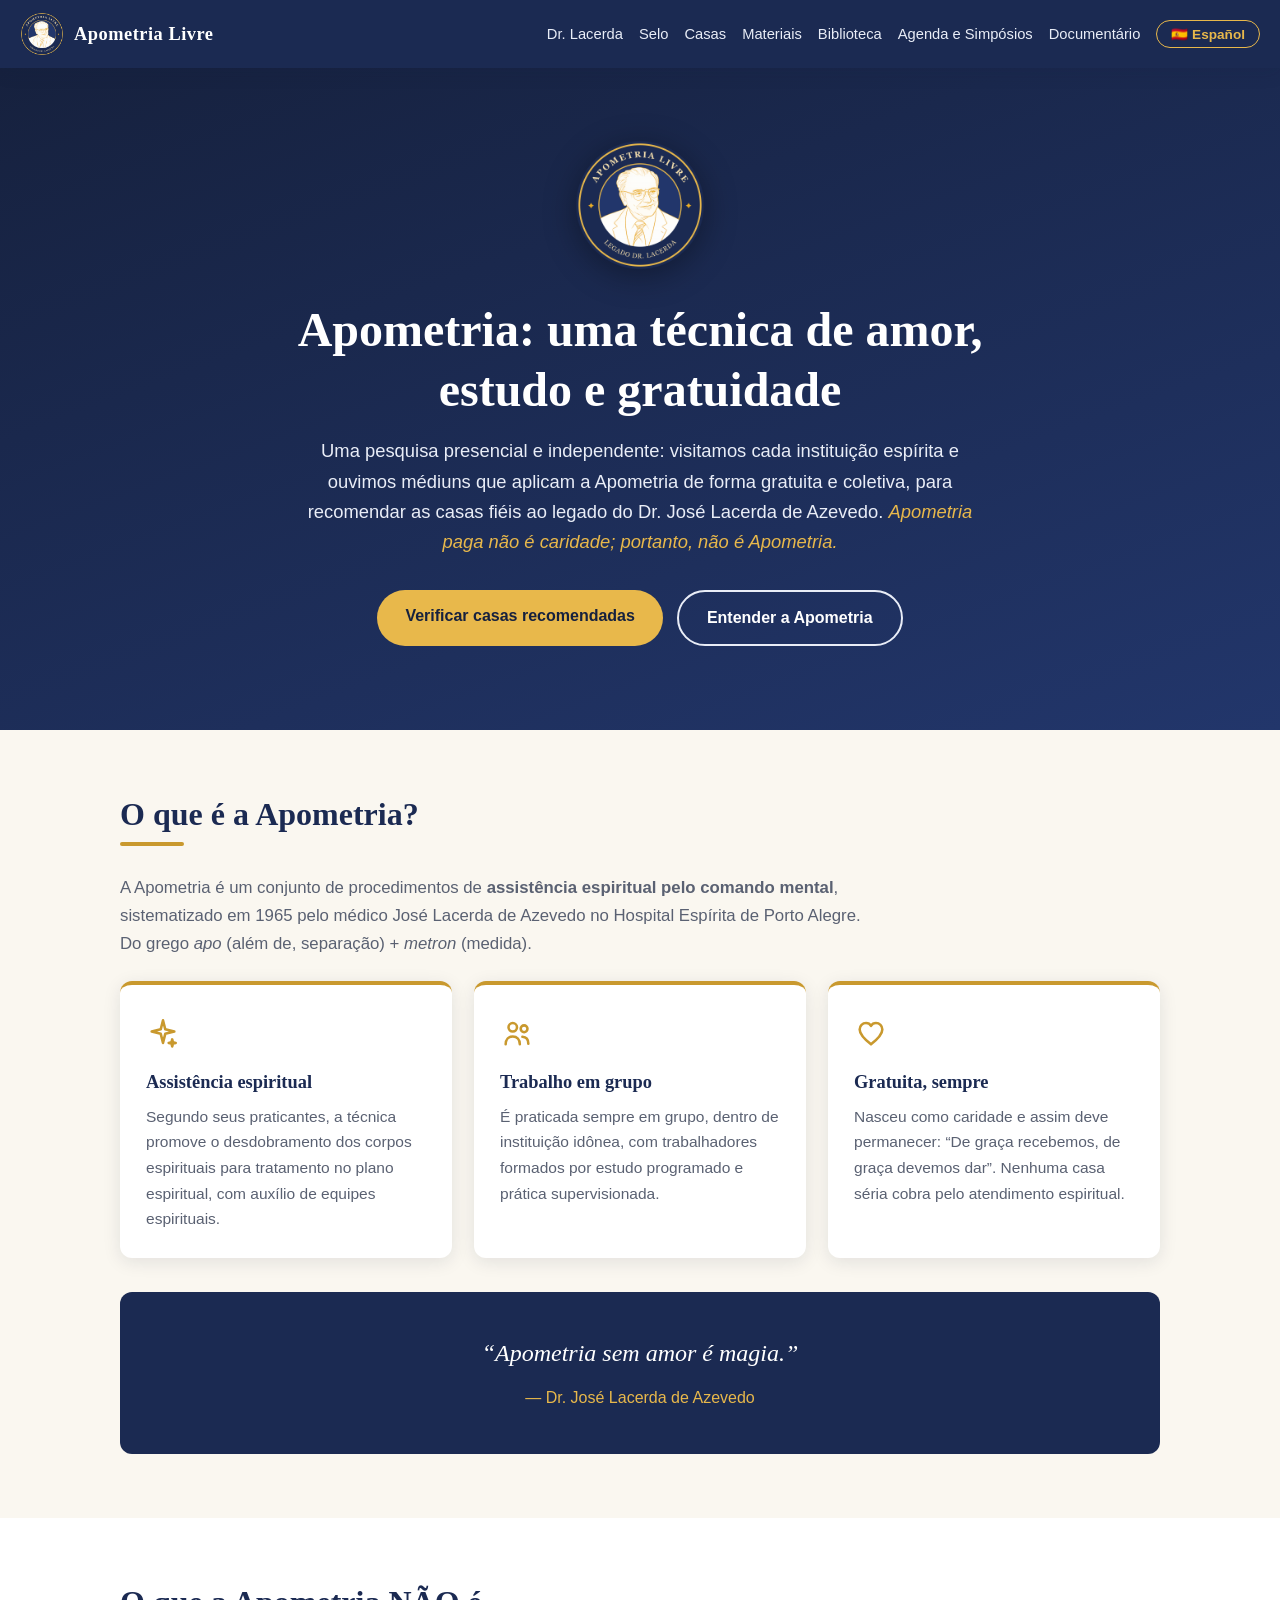
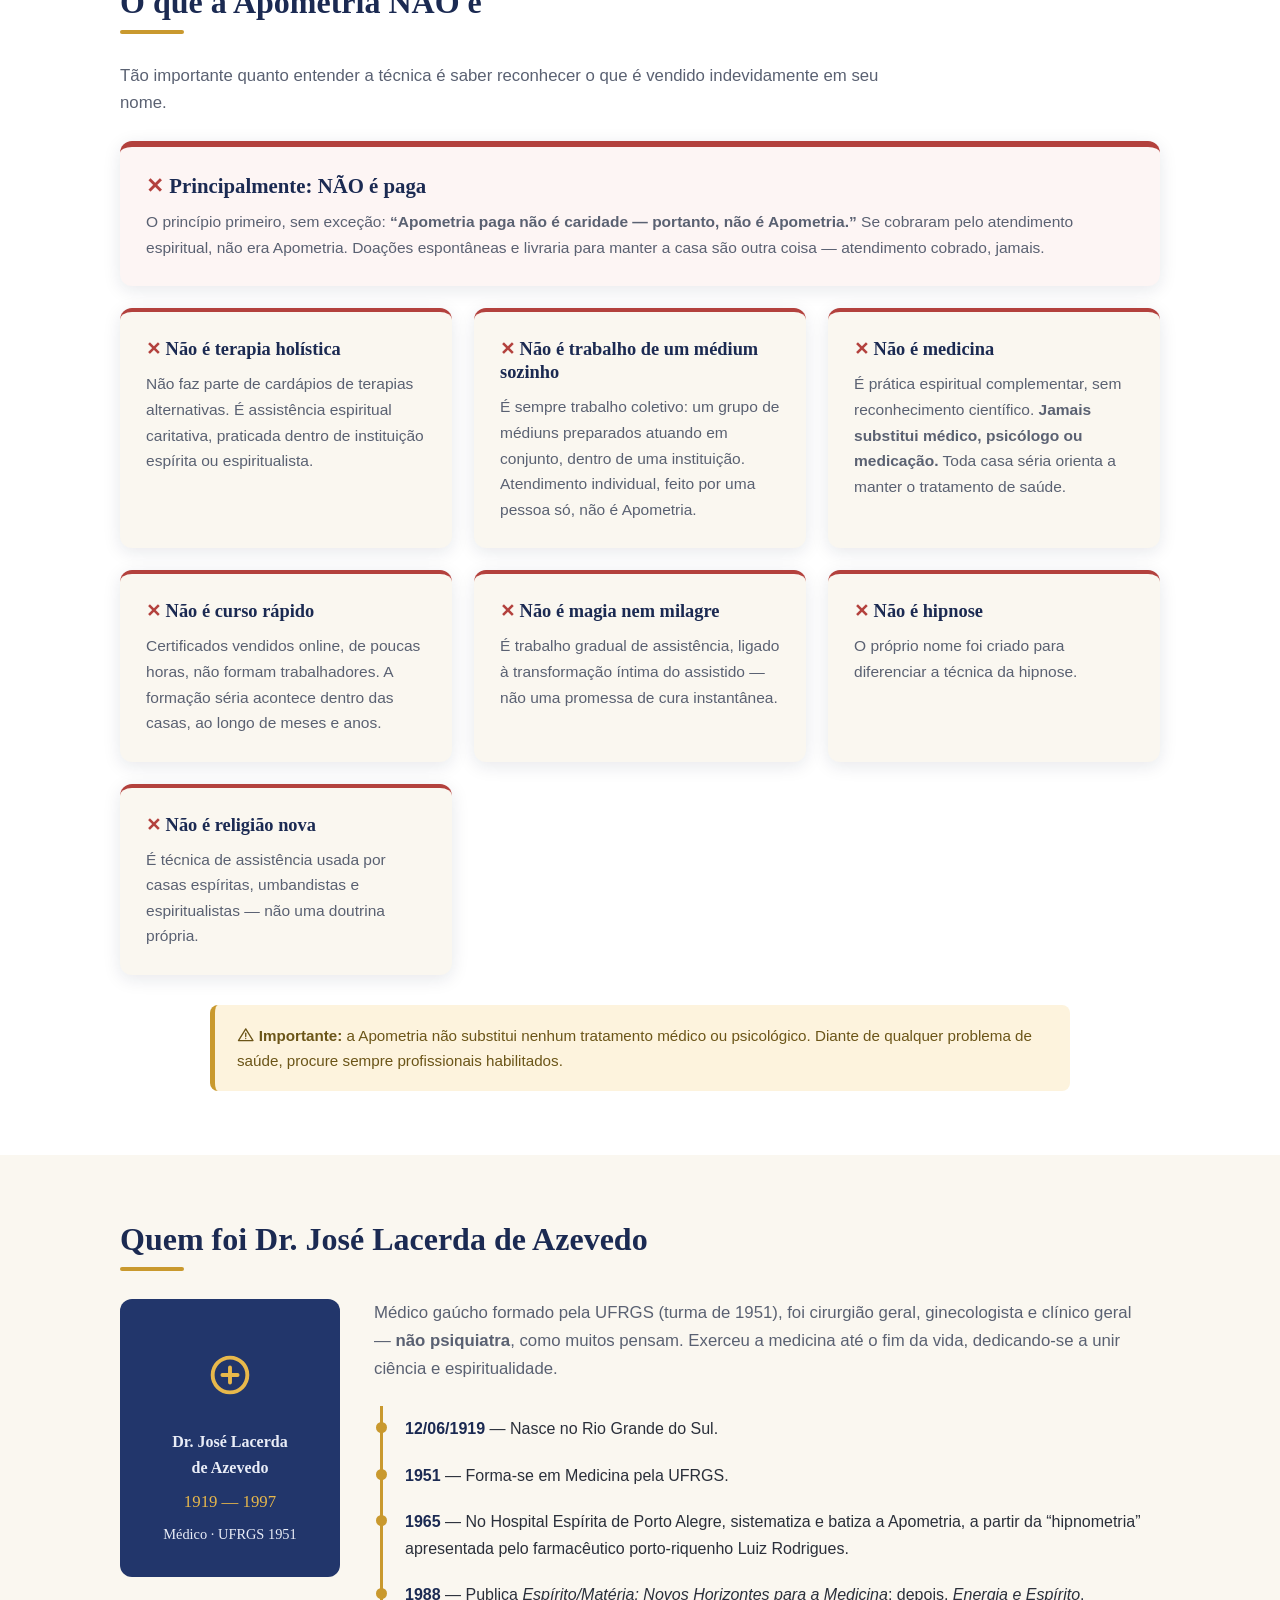
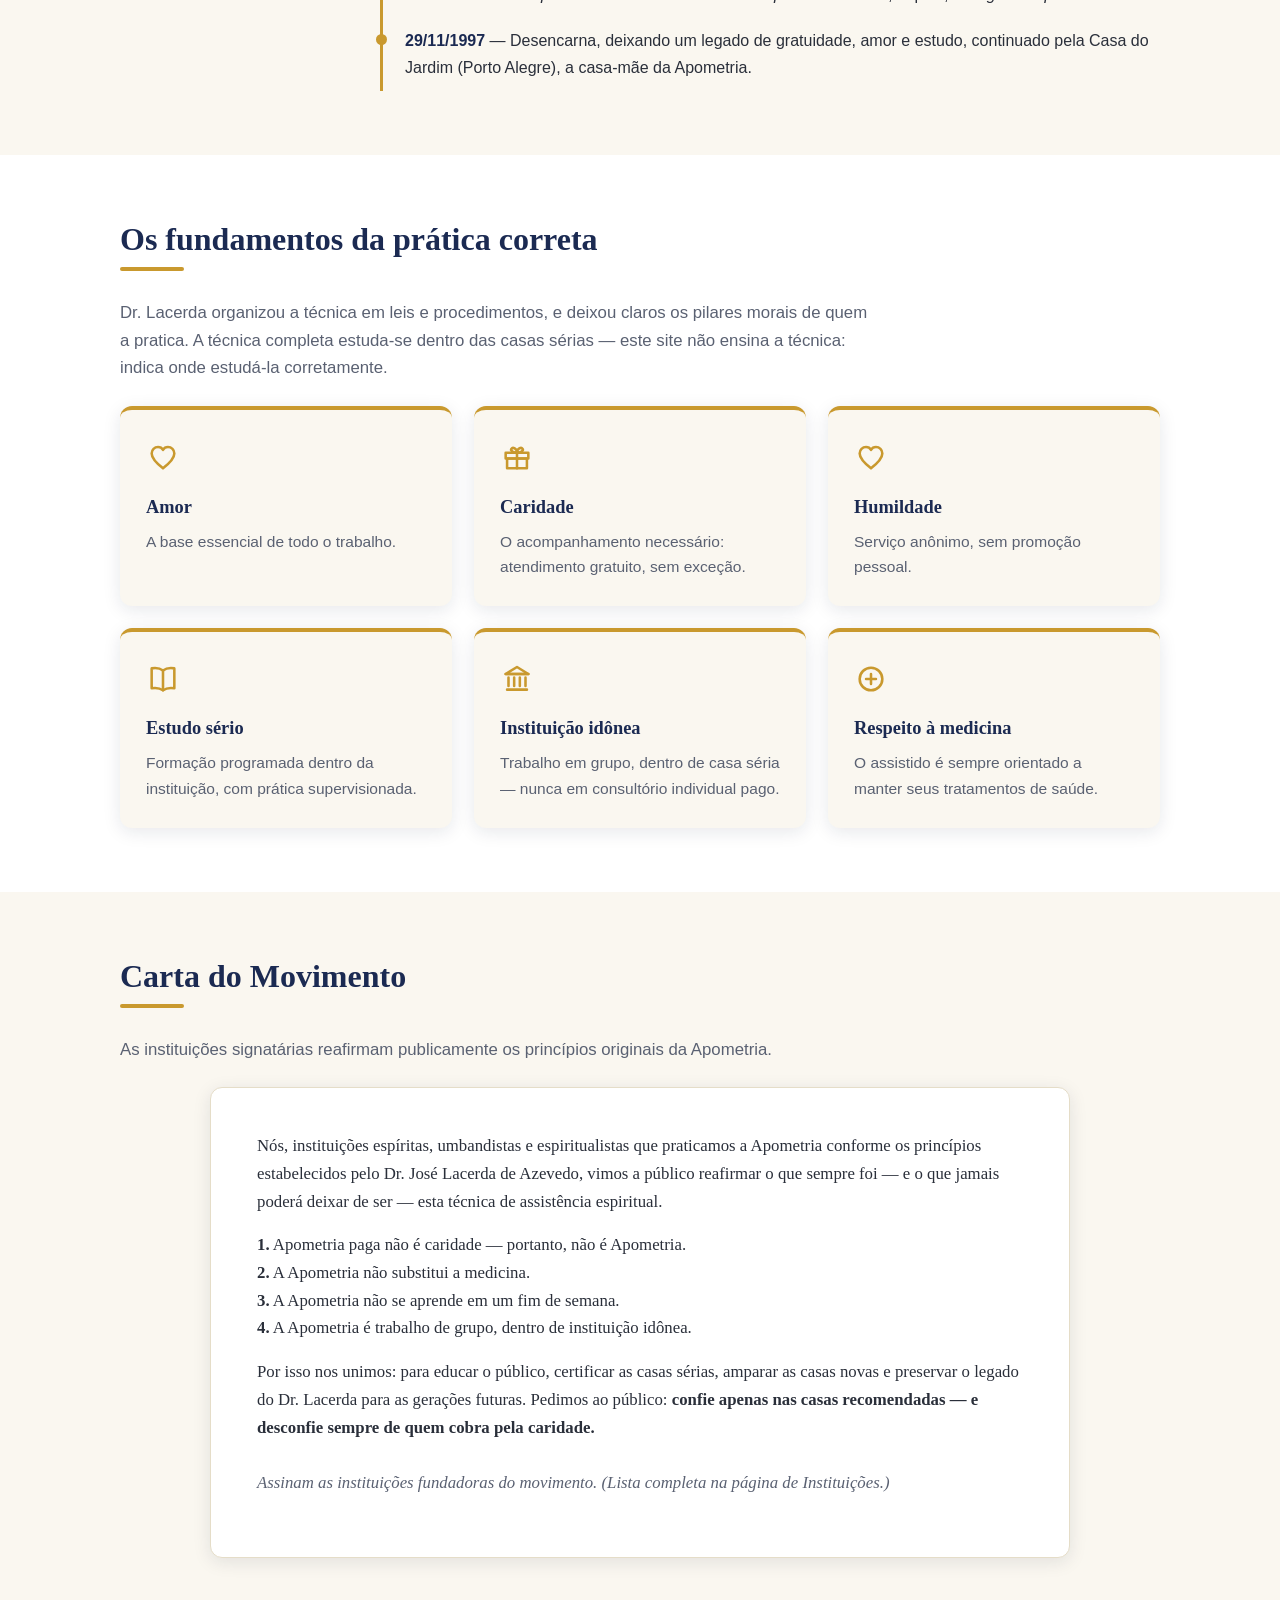
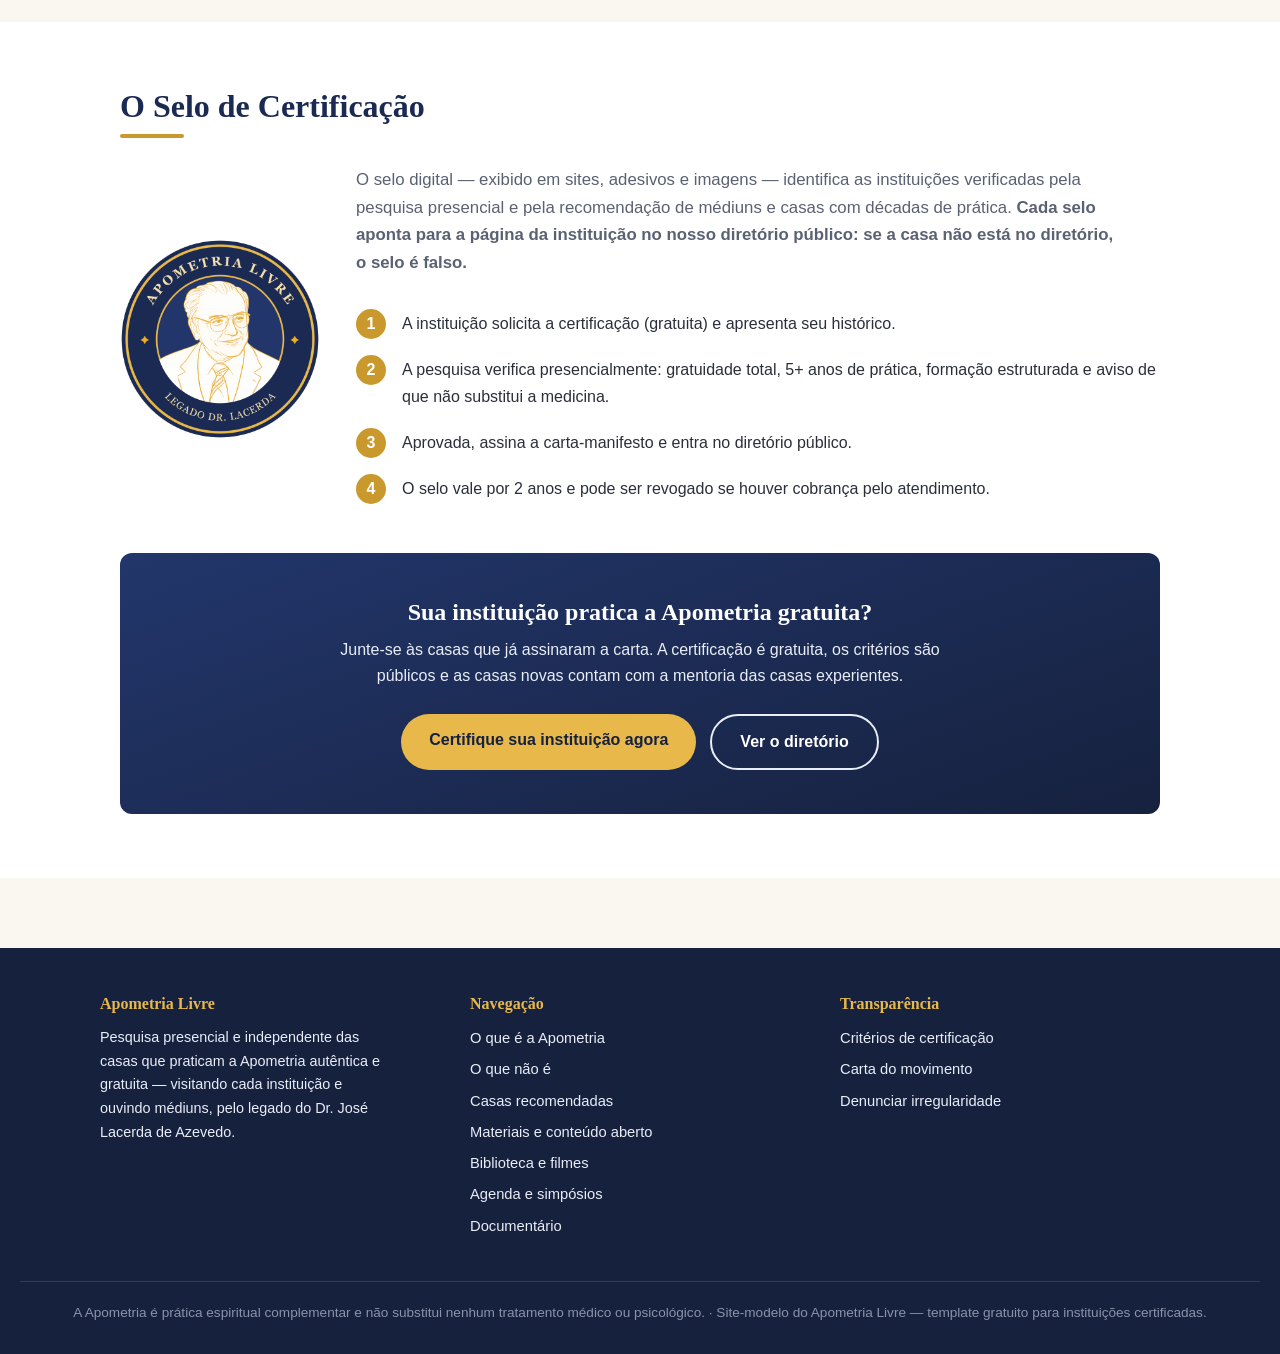
==== commit e4802777: "Menu: "Recomendadas" -> "Casas" (alinha com a tab bar mobile) Co-Authored-By: Claude Fable 5 <norepl" ====
--- a/index.html
+++ b/index.html
@@ -17,7 +17,7 @@
 <meta property="og:locale:alternate" content="es_ES">
 <meta name="twitter:card" content="summary_large_image">
 <meta name="twitter:image" content="https://apometrialivre.org.br/img/og-image.jpg?v=2">
-<link rel="stylesheet" href="css/style.css?v=11">
+<link rel="stylesheet" href="css/style.css?v=12">
 <link rel="icon" href="img/selo-favicon.png?v=1" type="image/png">
 <script type="application/ld+json">
 {
@@ -46,7 +46,7 @@
     <ul class="nav-links">
       <li><a href="#dr-lacerda">Dr. Lacerda</a></li>
       <li><a href="#selo" data-es="Sello">Selo</a></li>
-      <li><a href="instituicoes.html" data-es="Recomendadas">Recomendadas</a></li>
+      <li><a href="instituicoes.html" data-es="Casas">Casas</a></li>
       <li><a href="materiais.html" data-es="Materiales">Materiais</a></li>
       <li><a href="biblioteca.html" data-es="Biblioteca">Biblioteca</a></li>
       <li><a href="agenda.html" data-es="Agenda y simposios">Agenda e Simpósios</a></li>
--- a/css/style.css
+++ b/css/style.css
@@ -135,6 +135,7 @@
 section.bloco.alt { background: var(--branco); }
 .bloco h2 { font-size: 2rem; margin-bottom: 8px; }
 .bloco .linha-ouro { width: 64px; height: 4px; background: var(--dourado); border-radius: 2px; margin: 0 0 28px; }
+.sub-secao { font-size: 1.4rem; margin-top: 44px; margin-bottom: 6px; }
 .bloco p.intro { color: var(--texto-suave); max-width: 760px; margin-bottom: 24px; font-size: 1.05rem; }
 
 .grade { display: grid; gap: 22px; }
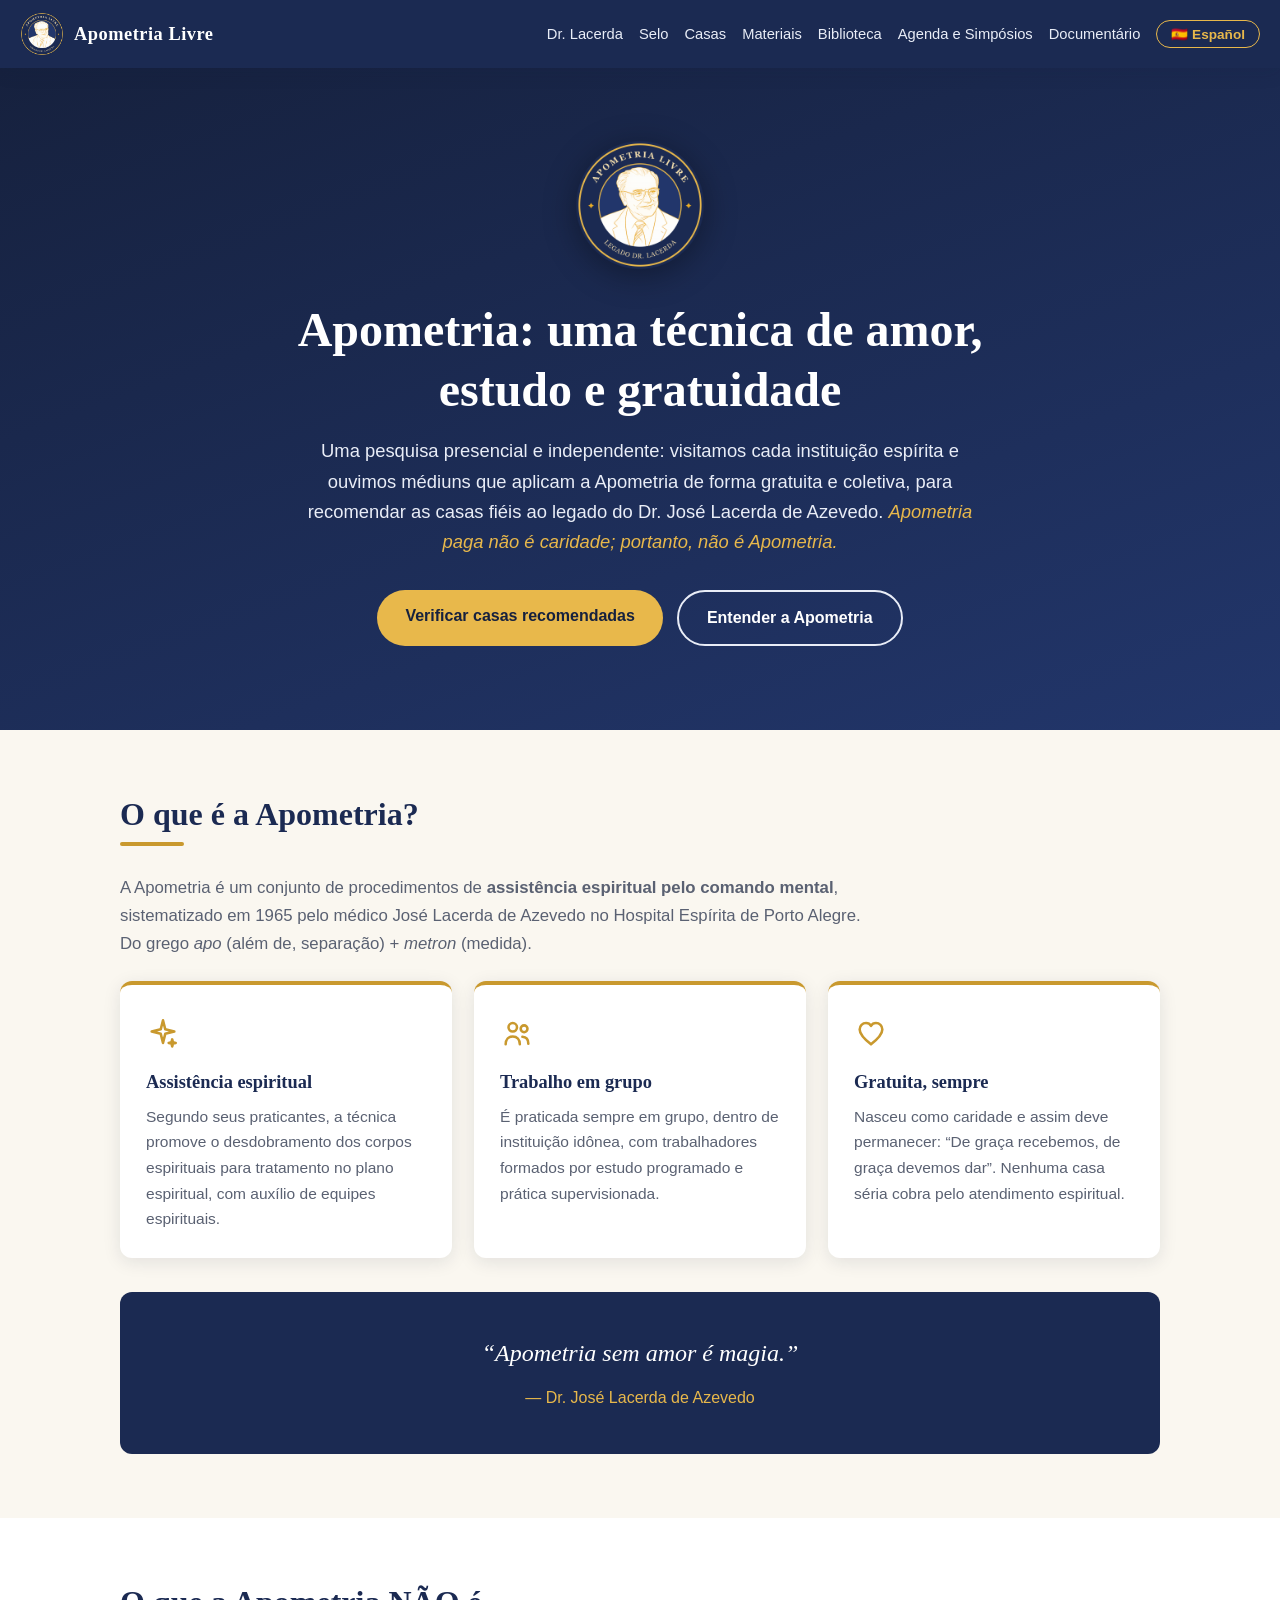
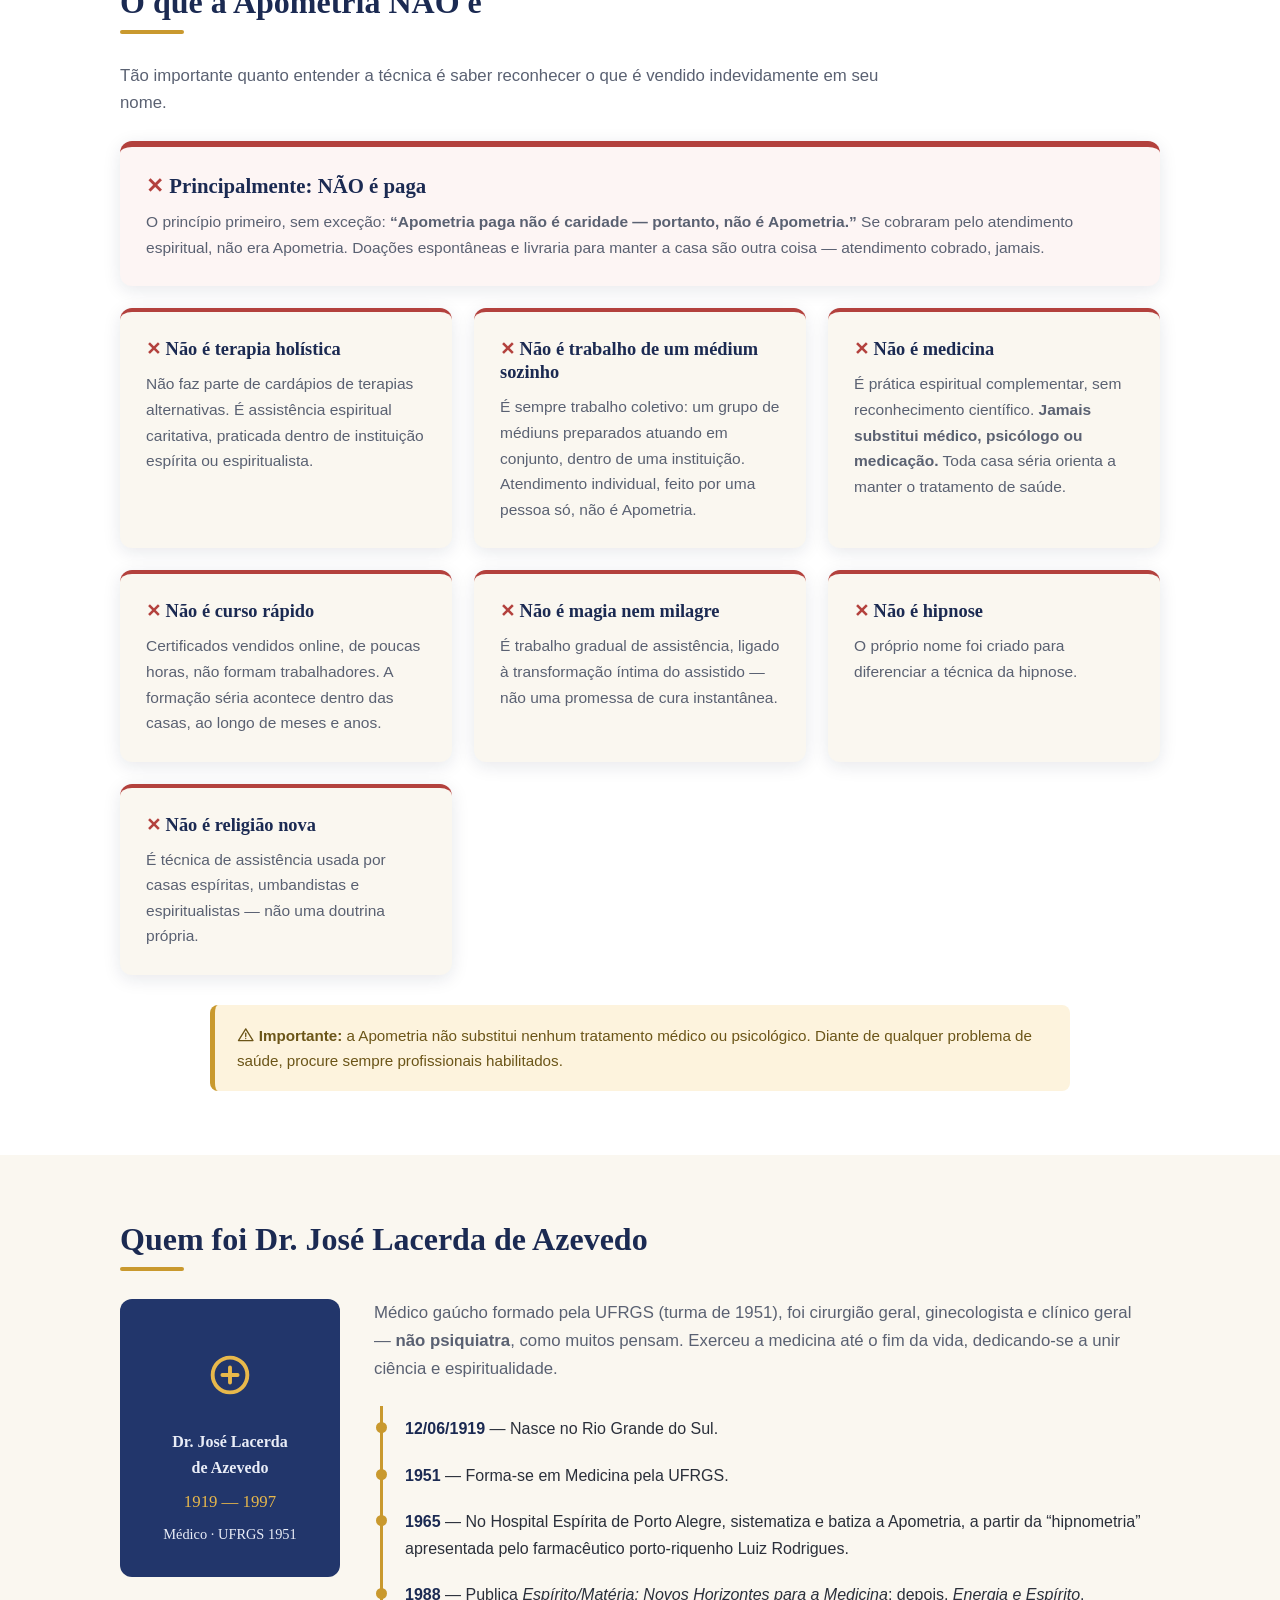
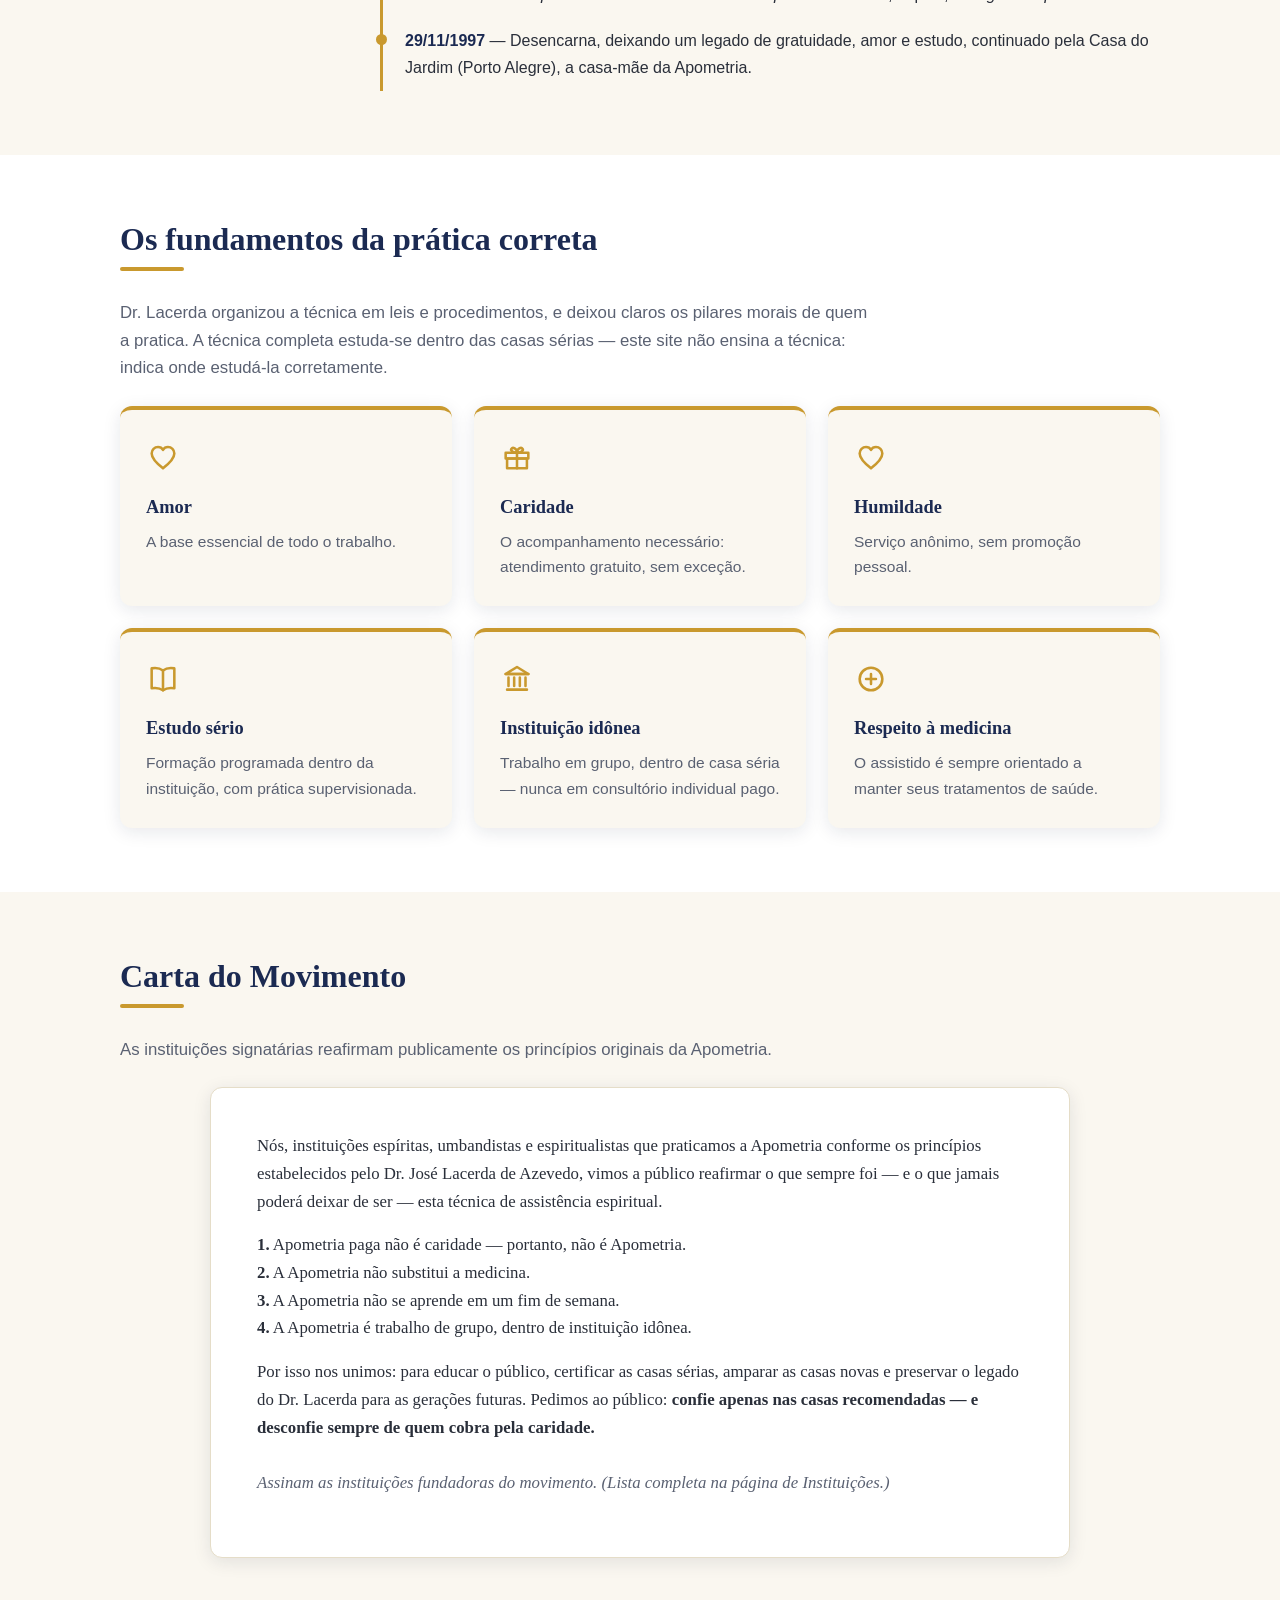
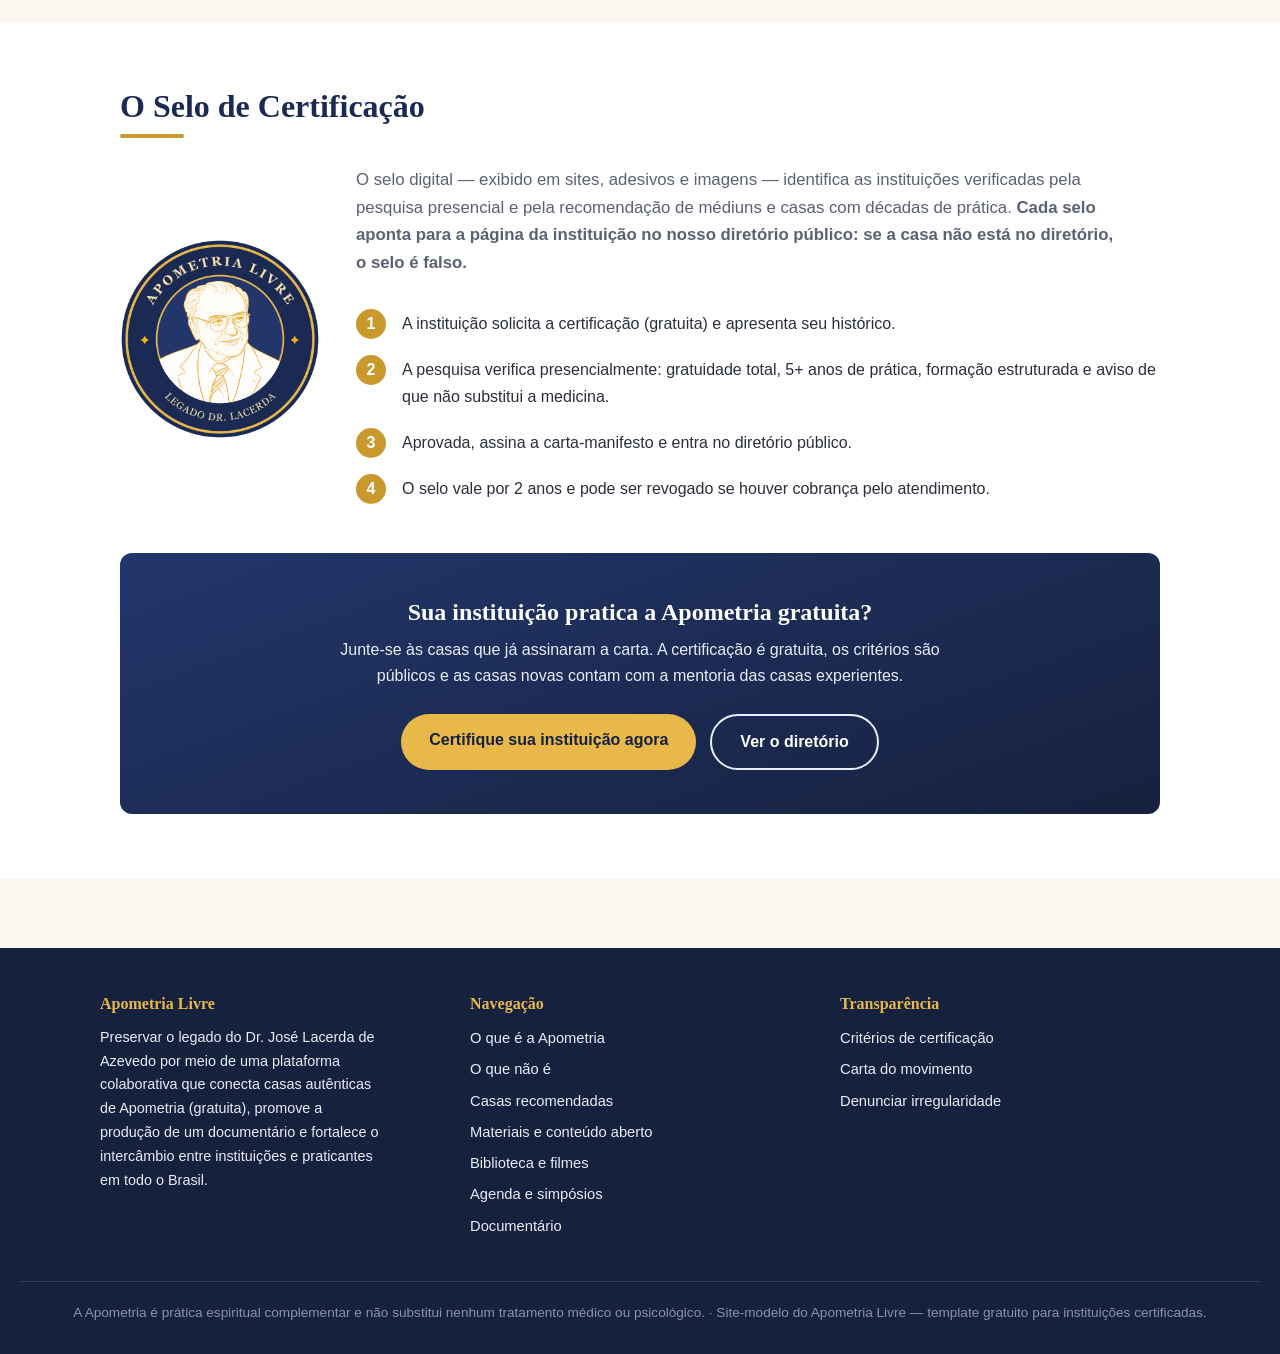
==== commit 52d67c40: "Rodapé: novo texto de missão (plataforma colaborativa) Substitui a descrição do rodapé nas 6 páginas" ====
--- a/index.html
+++ b/index.html
@@ -261,7 +261,7 @@
   <div class="footer-grid">
     <div>
       <h4 data-es="Apometría Libre">Apometria Livre</h4>
-      <p style="font-size:0.9rem; max-width:280px;" data-es="Investigación presencial e independiente de las casas que practican la Apometría auténtica y gratuita — visitando cada institución y escuchando a médiums, por el legado del Dr. José Lacerda de Azevedo.">Pesquisa presencial e independente das casas que praticam a Apometria autêntica e gratuita — visitando cada instituição e ouvindo médiuns, pelo legado do Dr. José Lacerda de Azevedo.</p>
+      <p style="font-size:0.9rem; max-width:280px;" data-es="Preservar el legado del Dr. José Lacerda de Azevedo mediante una plataforma colaborativa que conecta casas auténticas de Apometría (gratuita), promueve la producción de un documental y fortalece el intercambio entre instituciones y practicantes en todo Brasil.">Preservar o legado do Dr. José Lacerda de Azevedo por meio de uma plataforma colaborativa que conecta casas autênticas de Apometria (gratuita), promove a produção de um documentário e fortalece o intercâmbio entre instituições e praticantes em todo o Brasil.</p>
     </div>
     <div>
       <h4 data-es="Navegación">Navegação</h4>
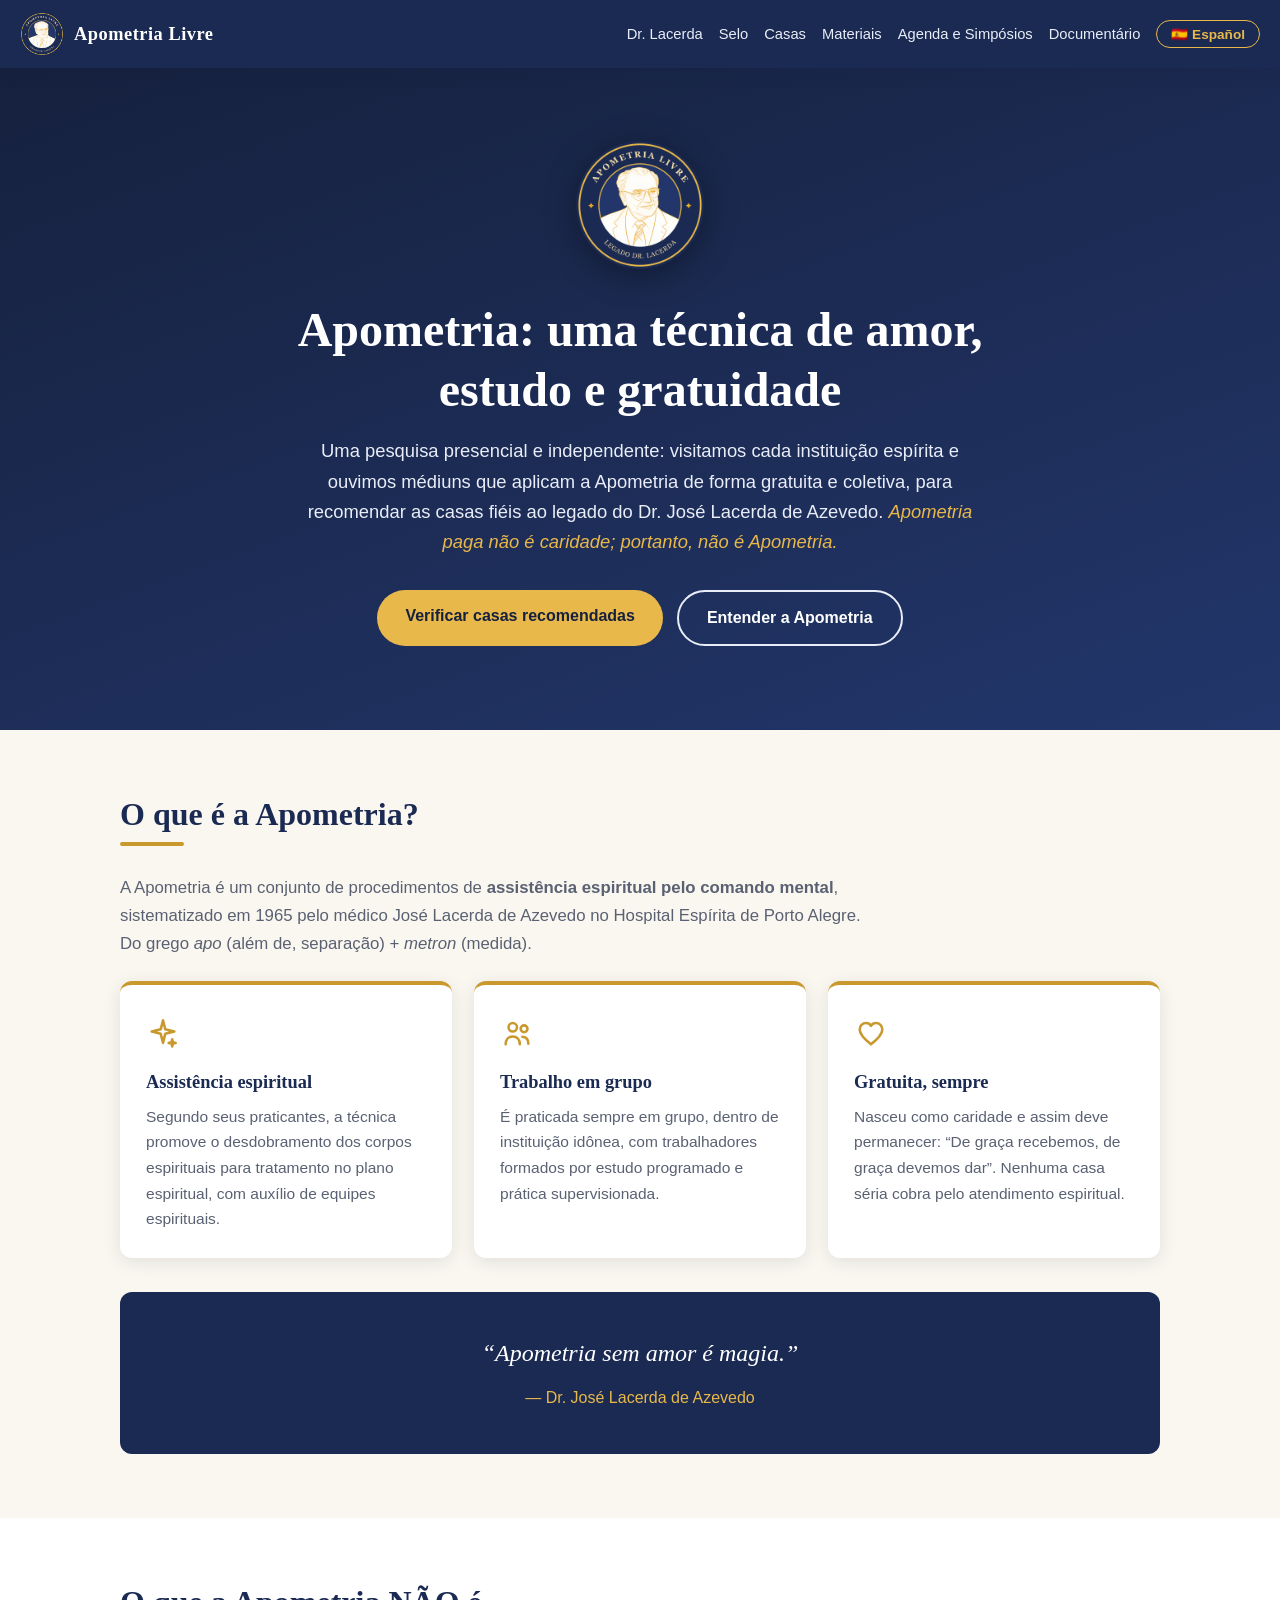
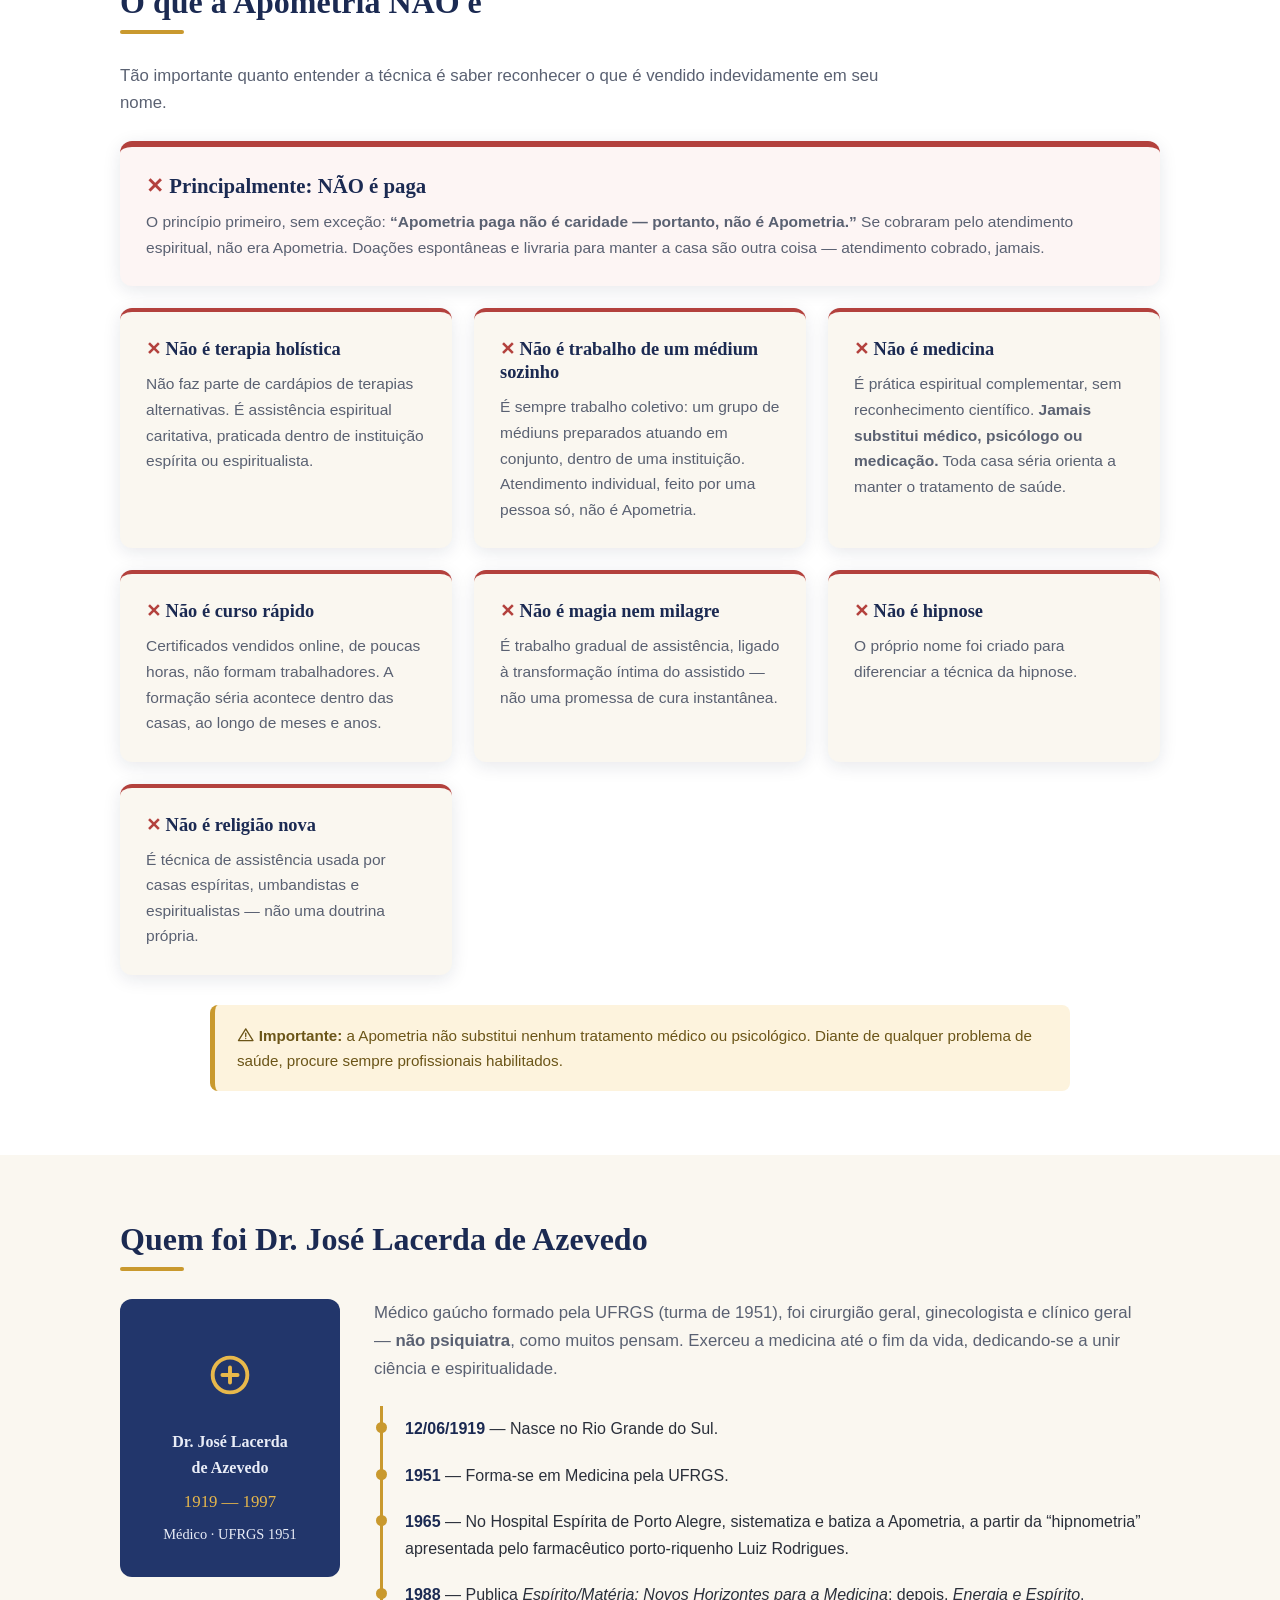
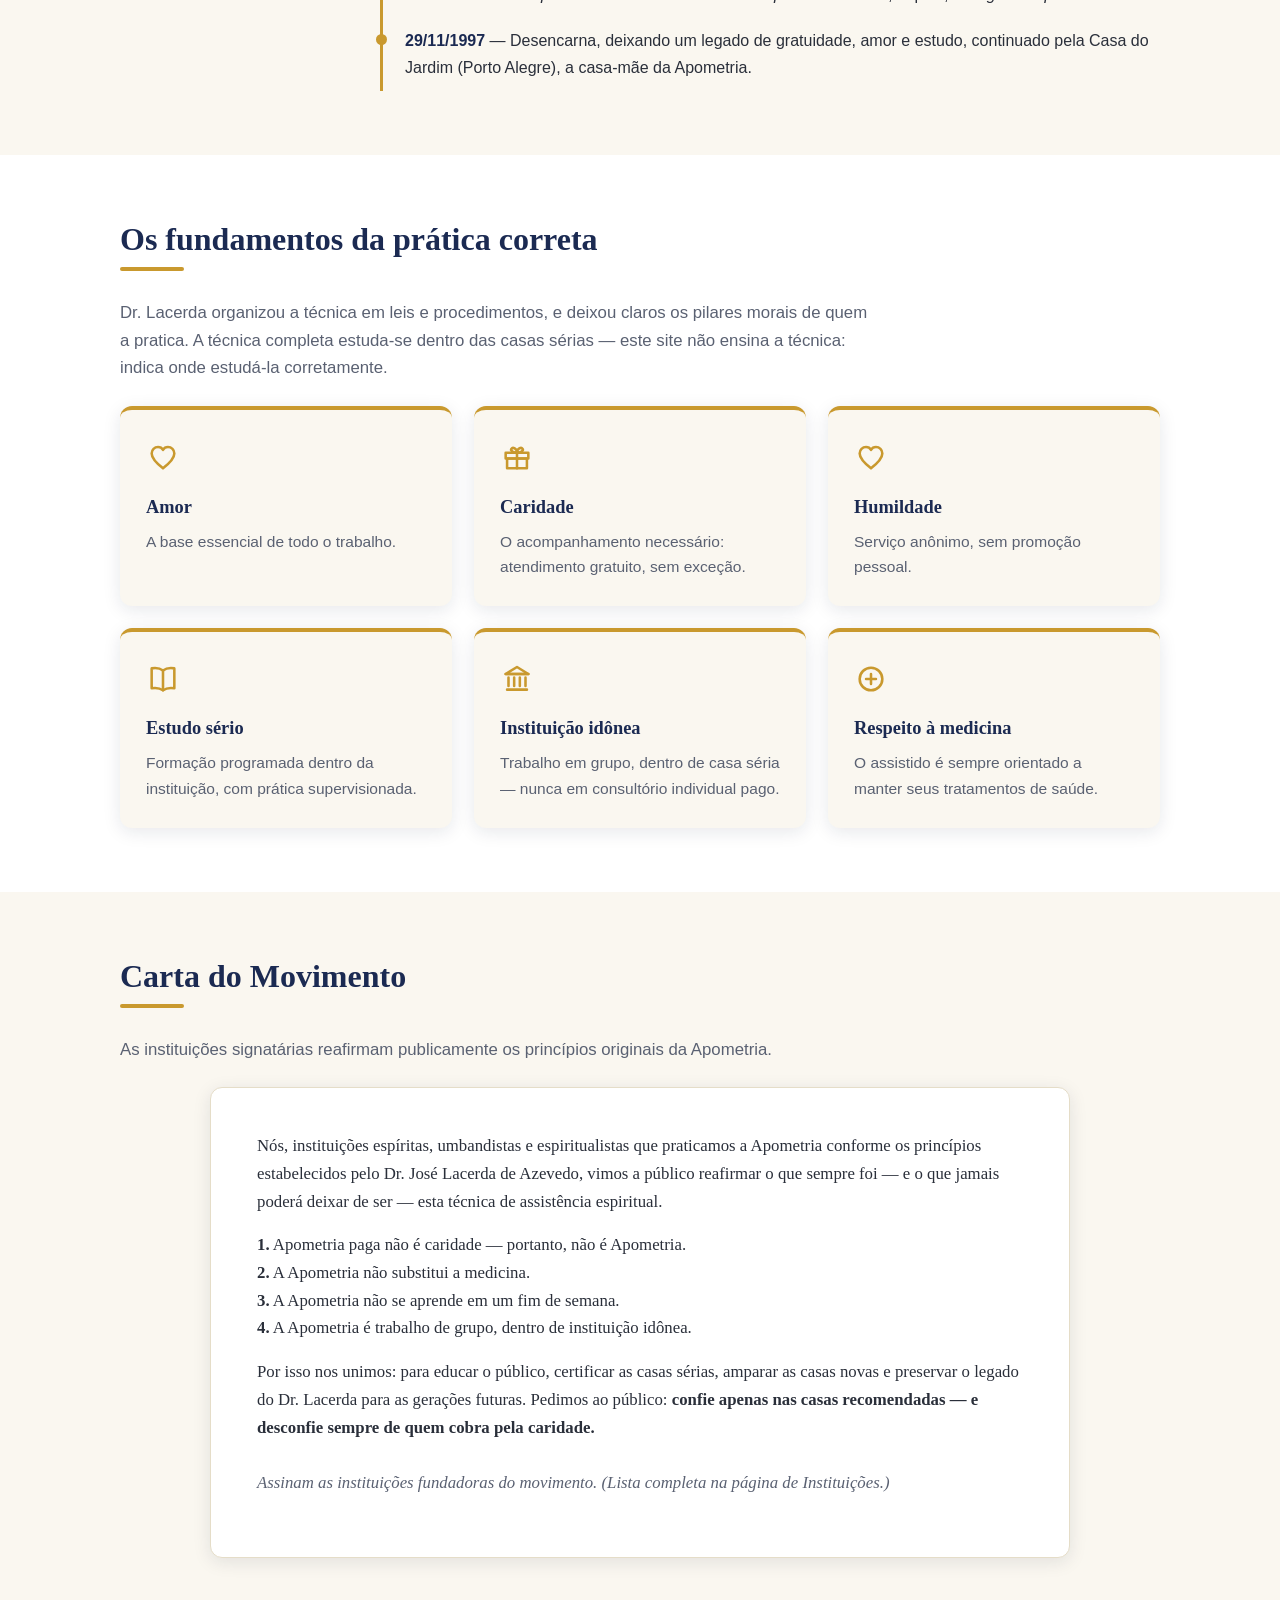
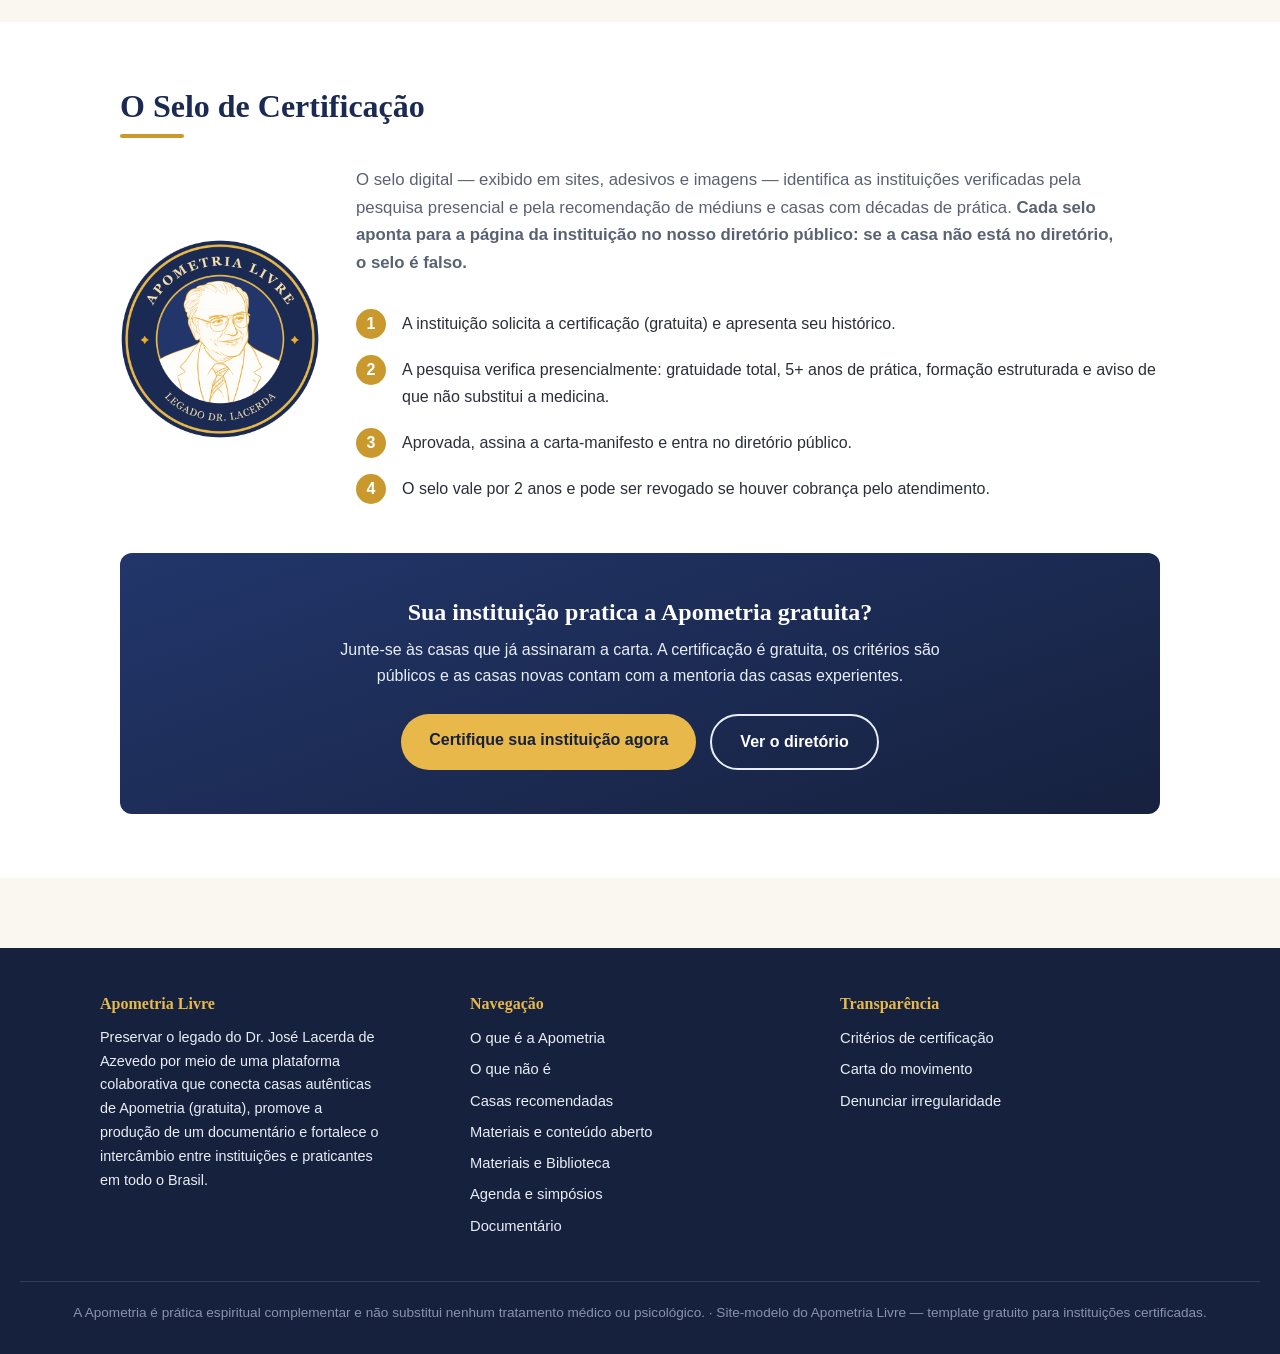
==== commit 28369f78: "Une Materiais + Biblioteca e adiciona Guia de Preces - materiais.html vira "Materiais e Biblioteca":" ====
--- a/index.html
+++ b/index.html
@@ -17,7 +17,7 @@
 <meta property="og:locale:alternate" content="es_ES">
 <meta name="twitter:card" content="summary_large_image">
 <meta name="twitter:image" content="https://apometrialivre.org.br/img/og-image.jpg?v=2">
-<link rel="stylesheet" href="css/style.css?v=12">
+<link rel="stylesheet" href="css/style.css?v=13">
 <link rel="icon" href="img/selo-favicon.png?v=1" type="image/png">
 <script type="application/ld+json">
 {
@@ -48,7 +48,6 @@
       <li><a href="#selo" data-es="Sello">Selo</a></li>
       <li><a href="instituicoes.html" data-es="Casas">Casas</a></li>
       <li><a href="materiais.html" data-es="Materiales">Materiais</a></li>
-      <li><a href="biblioteca.html" data-es="Biblioteca">Biblioteca</a></li>
       <li><a href="agenda.html" data-es="Agenda y simposios">Agenda e Simpósios</a></li>
       <li><a href="documentario.html" data-es="Documental">Documentário</a></li>
       <li><button class="lang-toggle">🇪🇸 Español</button></li>
@@ -269,7 +268,7 @@
       <a href="#o-que-nao-e" data-es="Qué no es">O que não é</a>
       <a href="instituicoes.html" data-es="Casas recomendadas">Casas recomendadas</a>
       <a href="materiais.html" data-es="Materiales y contenido abierto">Materiais e conteúdo aberto</a>
-      <a href="biblioteca.html" data-es="Biblioteca y películas">Biblioteca e filmes</a>
+      <a href="materiais.html" data-es="Materiales y biblioteca">Materiais e Biblioteca</a>
       <a href="agenda.html" data-es="Agenda y simposios">Agenda e simpósios</a>
       <a href="documentario.html" data-es="Documental">Documentário</a>
     </div>
@@ -289,7 +288,7 @@
   <a href="index.html" class="ativo"><span class="tab-icone"><svg class='icn' aria-hidden='true'><use href='img/icones.svg#casa'/></svg></span><span data-es="Inicio">Início</span></a>
   <a href="instituicoes.html"><span class="tab-icone"><svg class='icn' aria-hidden='true'><use href='img/icones.svg#predio'/></svg></span><span data-es="Casas">Casas</span></a>
   <a href="materiais.html"><span class="tab-icone"><svg class='icn' aria-hidden='true'><use href='img/icones.svg#arquivo'/></svg></span><span data-es="Materiales">Materiais</span></a>
-  <a href="biblioteca.html"><span class="tab-icone"><svg class='icn' aria-hidden='true'><use href='img/icones.svg#livro'/></svg></span><span data-es="Biblioteca">Biblioteca</span></a>
+  <a href="documentario.html"><span class="tab-icone"><svg class='icn' aria-hidden='true'><use href='img/icones.svg#filme'/></svg></span><span data-es="Documental">Documentário</span></a>
   <a href="agenda.html"><span class="tab-icone"><svg class='icn' aria-hidden='true'><use href='img/icones.svg#calendario'/></svg></span><span>Agenda</span></a>
 </nav>
 
--- a/css/style.css
+++ b/css/style.css
@@ -136,6 +136,28 @@
 .bloco h2 { font-size: 2rem; margin-bottom: 8px; }
 .bloco .linha-ouro { width: 64px; height: 4px; background: var(--dourado); border-radius: 2px; margin: 0 0 28px; }
 .sub-secao { font-size: 1.4rem; margin-top: 44px; margin-bottom: 6px; }
+
+/* ---------- Guia de Preces (accordion nativo) ---------- */
+.lista-preces { max-width: 760px; margin: 8px auto 0; text-align: left; }
+.prece {
+  background: var(--branco); border: 1px solid #e5ddc8; border-radius: var(--raio);
+  margin-bottom: 10px; overflow: hidden;
+}
+.prece > summary {
+  cursor: pointer; padding: 15px 20px; font-family: var(--serif); font-weight: bold;
+  color: var(--azul-800); font-size: 1.05rem; list-style: none; position: relative;
+  padding-right: 44px;
+}
+.prece > summary::-webkit-details-marker { display: none; }
+.prece > summary::after {
+  content: "+"; position: absolute; right: 18px; top: 50%; transform: translateY(-50%);
+  color: var(--dourado); font-size: 1.4rem; font-weight: bold; line-height: 1;
+}
+.prece[open] > summary::after { content: "–"; }
+.prece[open] > summary { border-bottom: 1px solid #eee6d4; }
+.prece-texto { padding: 8px 20px 20px; color: var(--texto); }
+.prece-texto p { margin-bottom: 12px; line-height: 1.75; }
+.fonte-preces { max-width: 760px; margin: 22px auto 0; font-size: 0.85rem; color: var(--texto-suave); font-style: italic; text-align: left; }
 .bloco p.intro { color: var(--texto-suave); max-width: 760px; margin-bottom: 24px; font-size: 1.05rem; }
 
 .grade { display: grid; gap: 22px; }
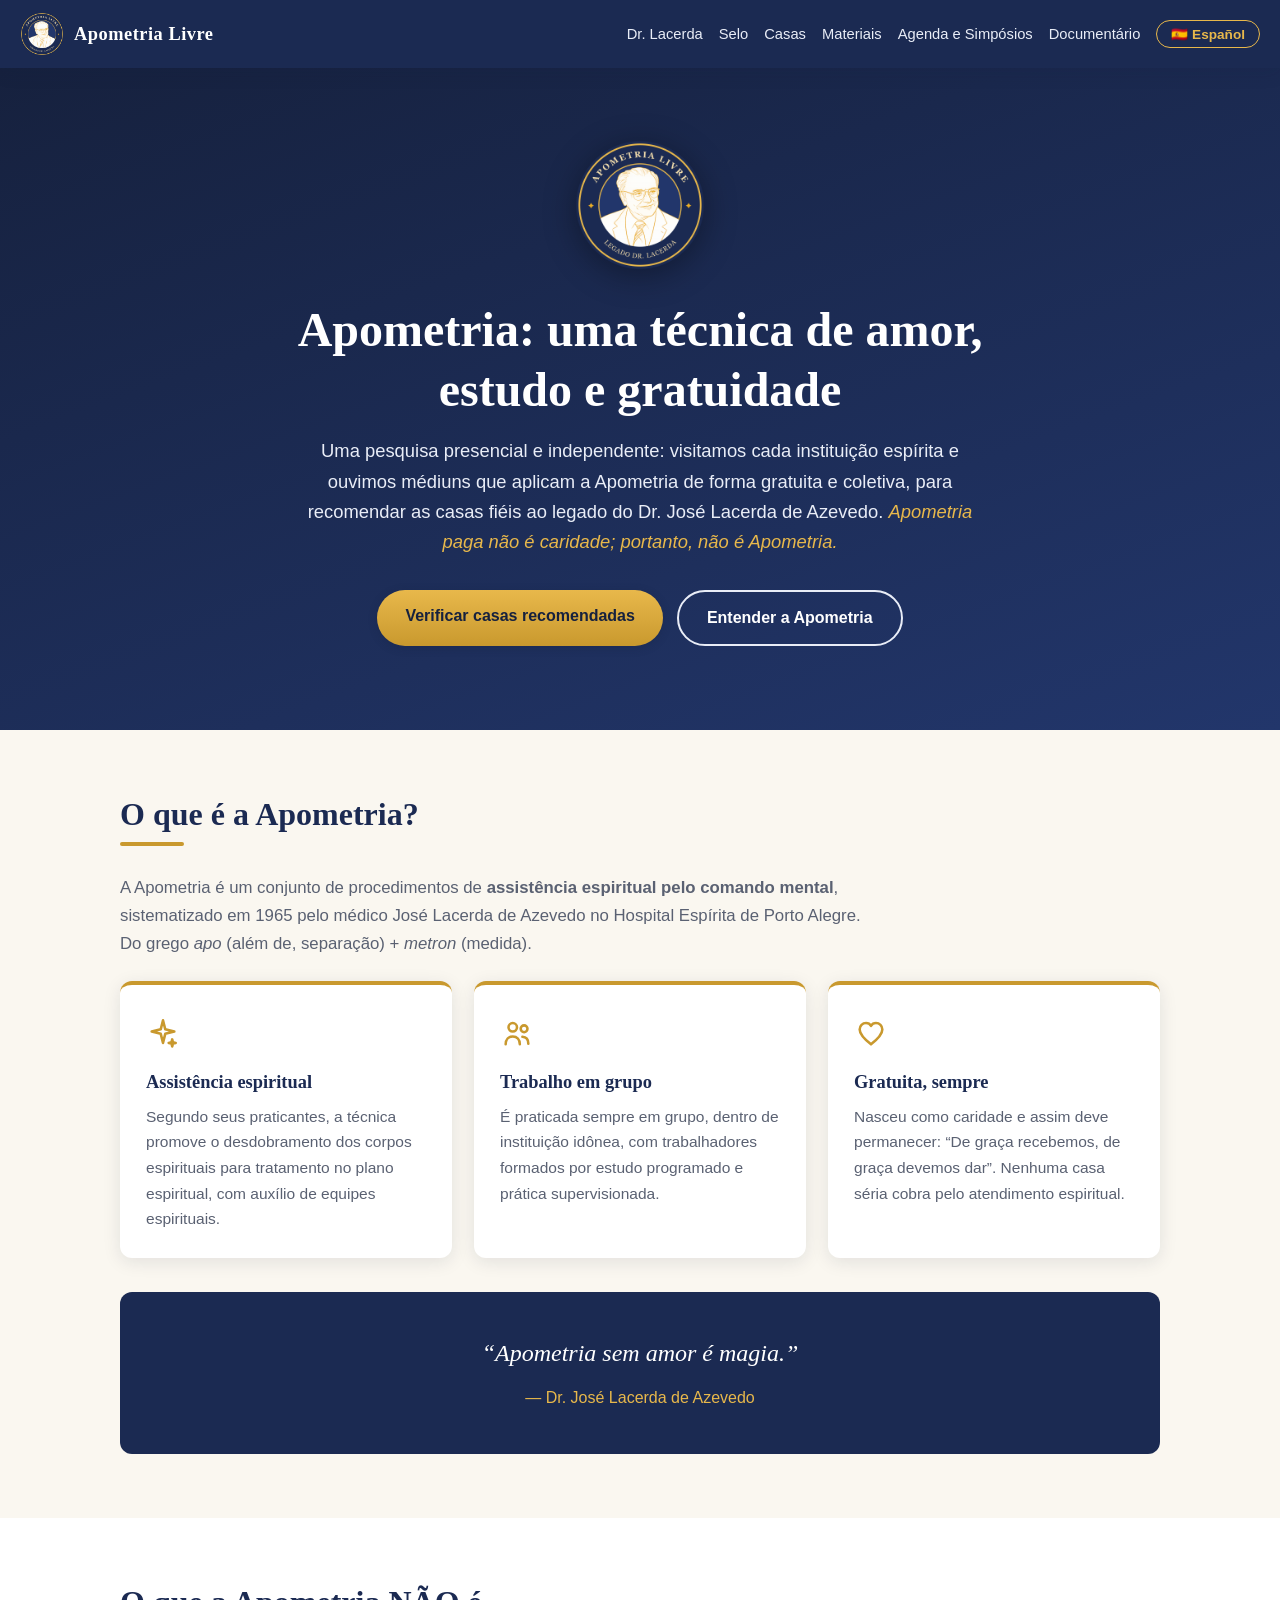
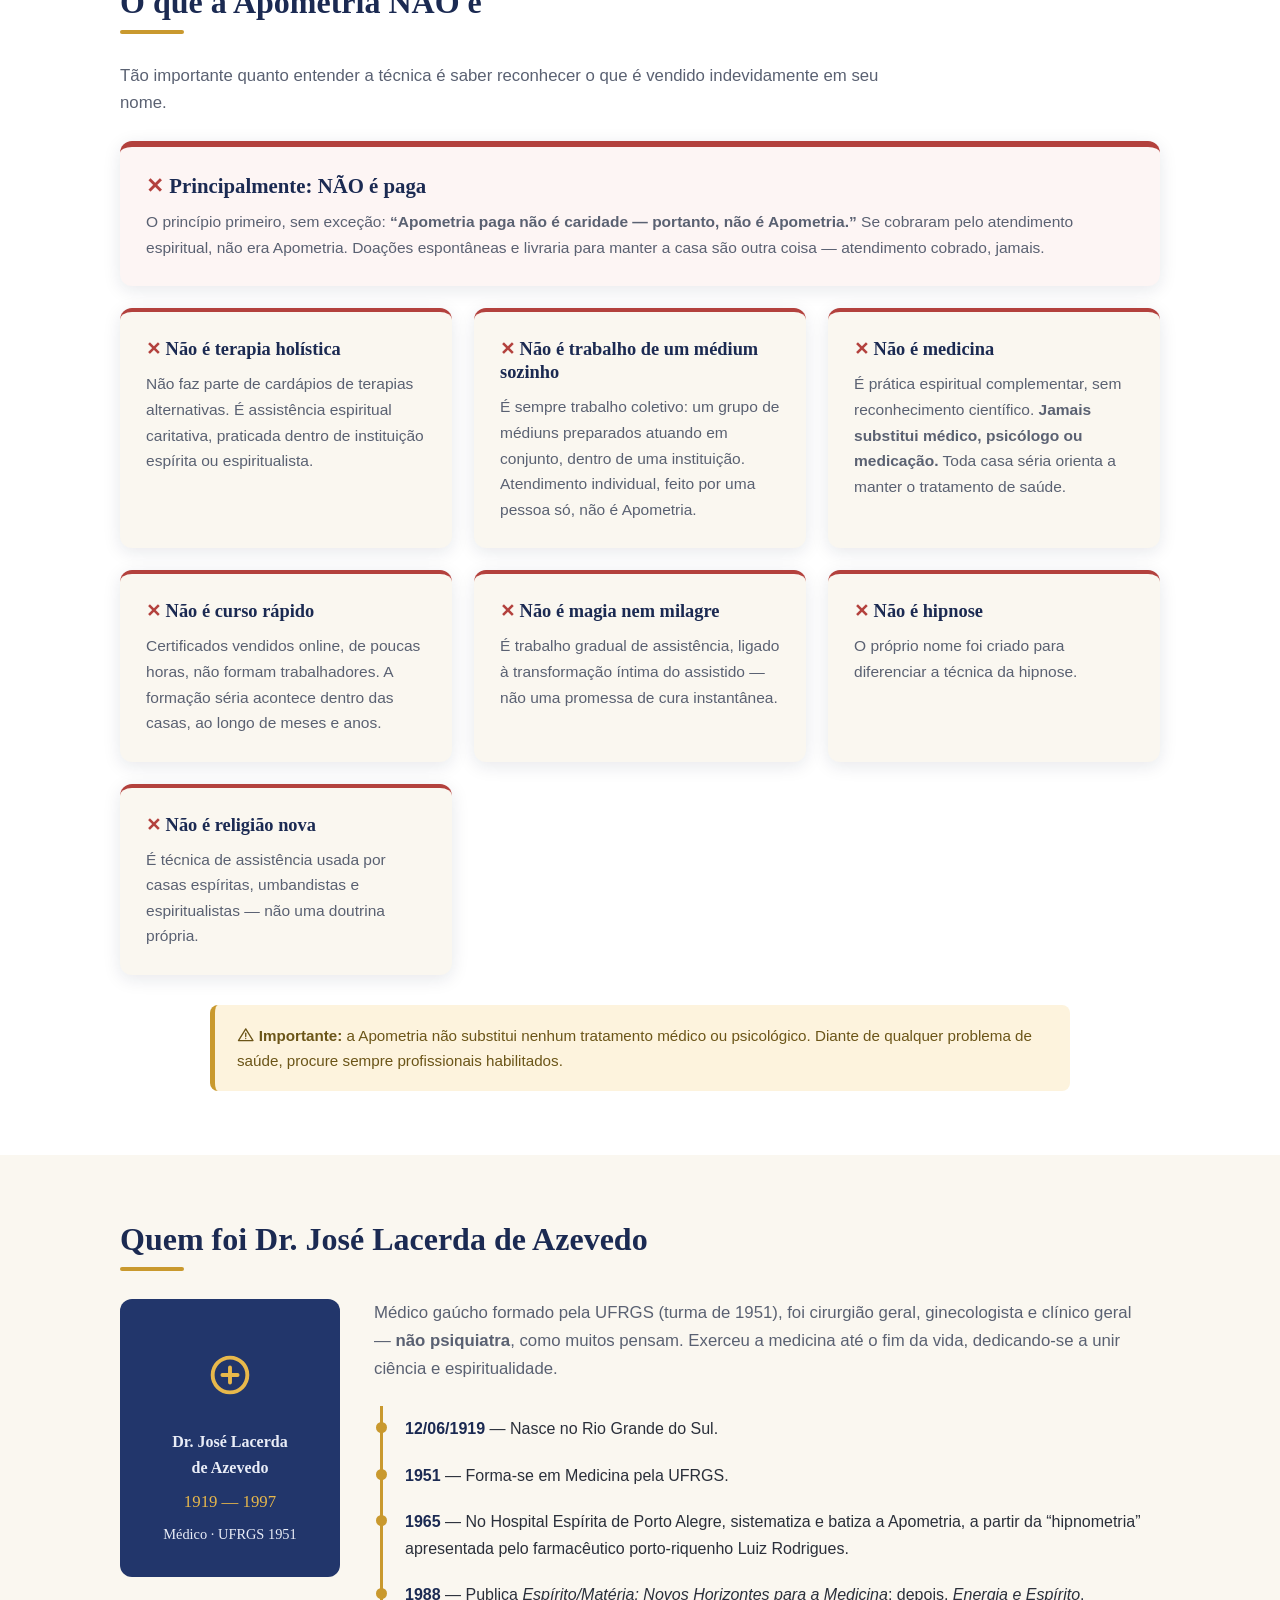
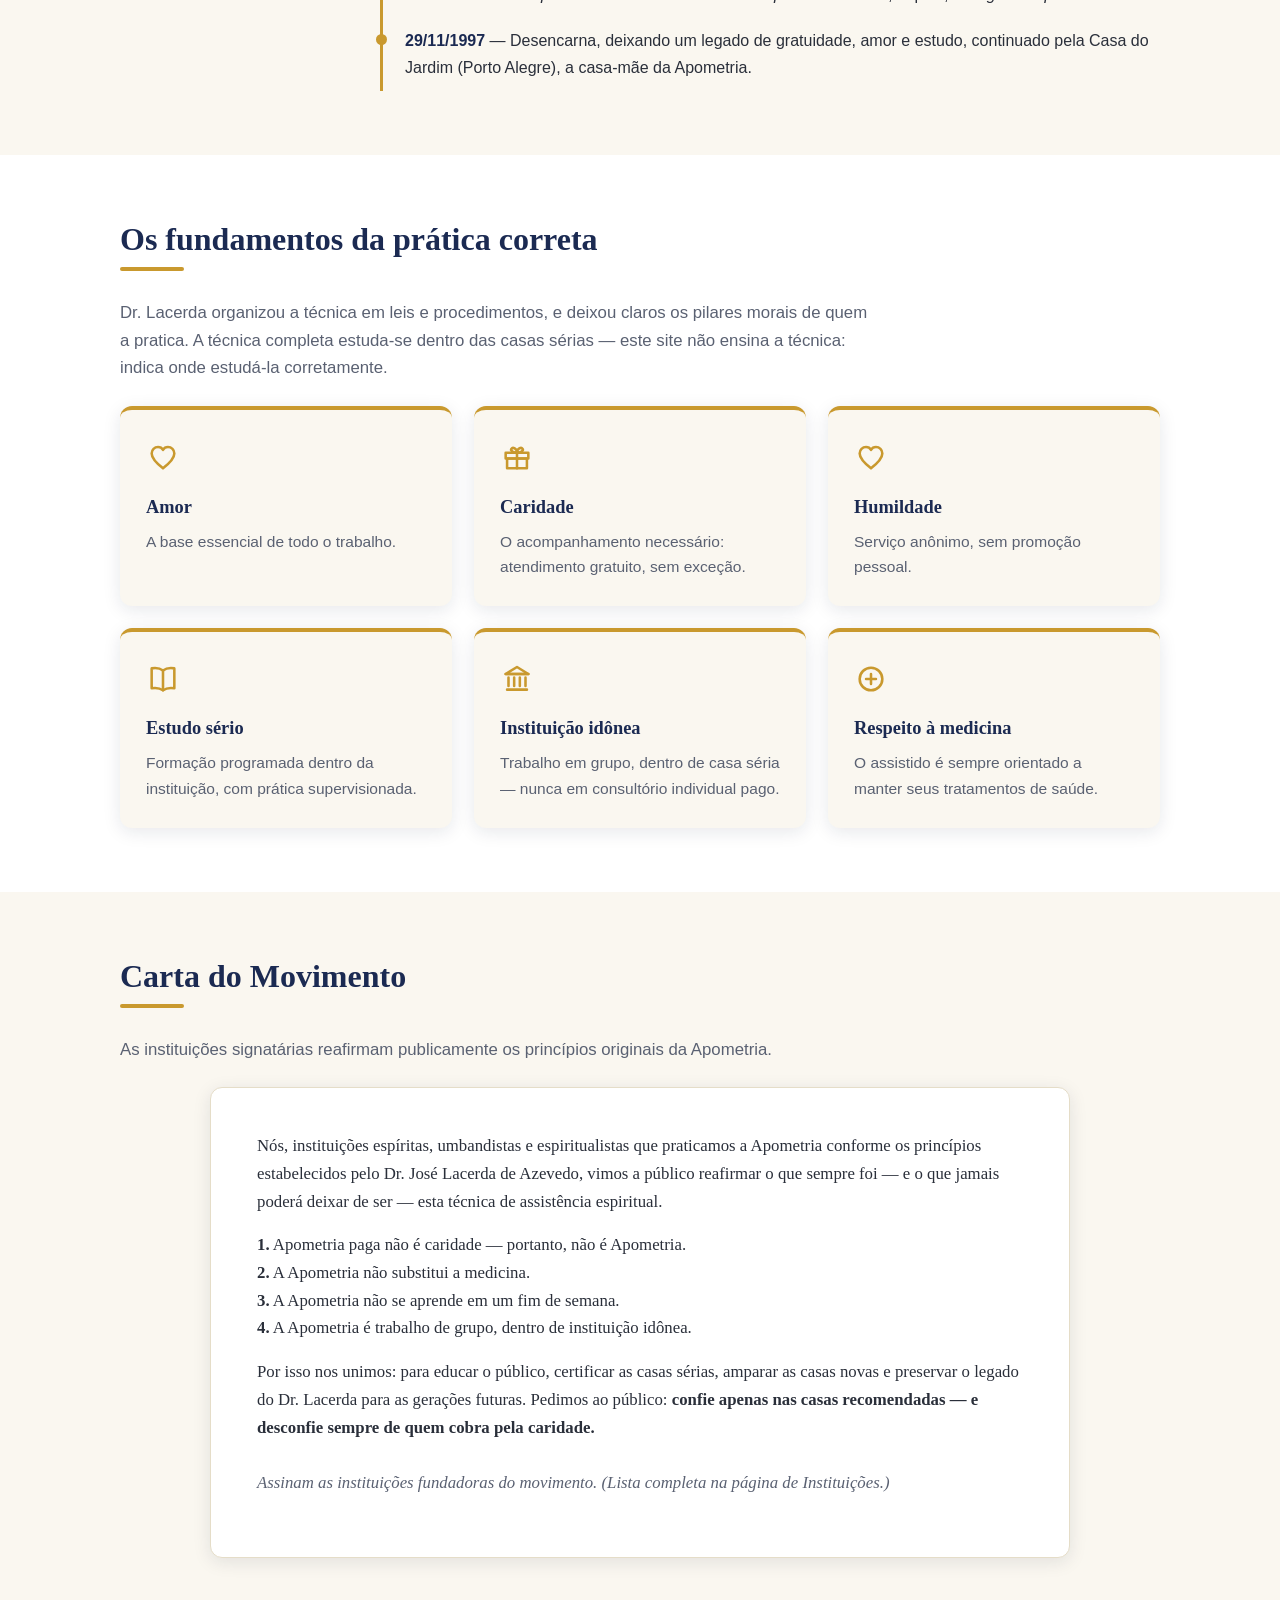
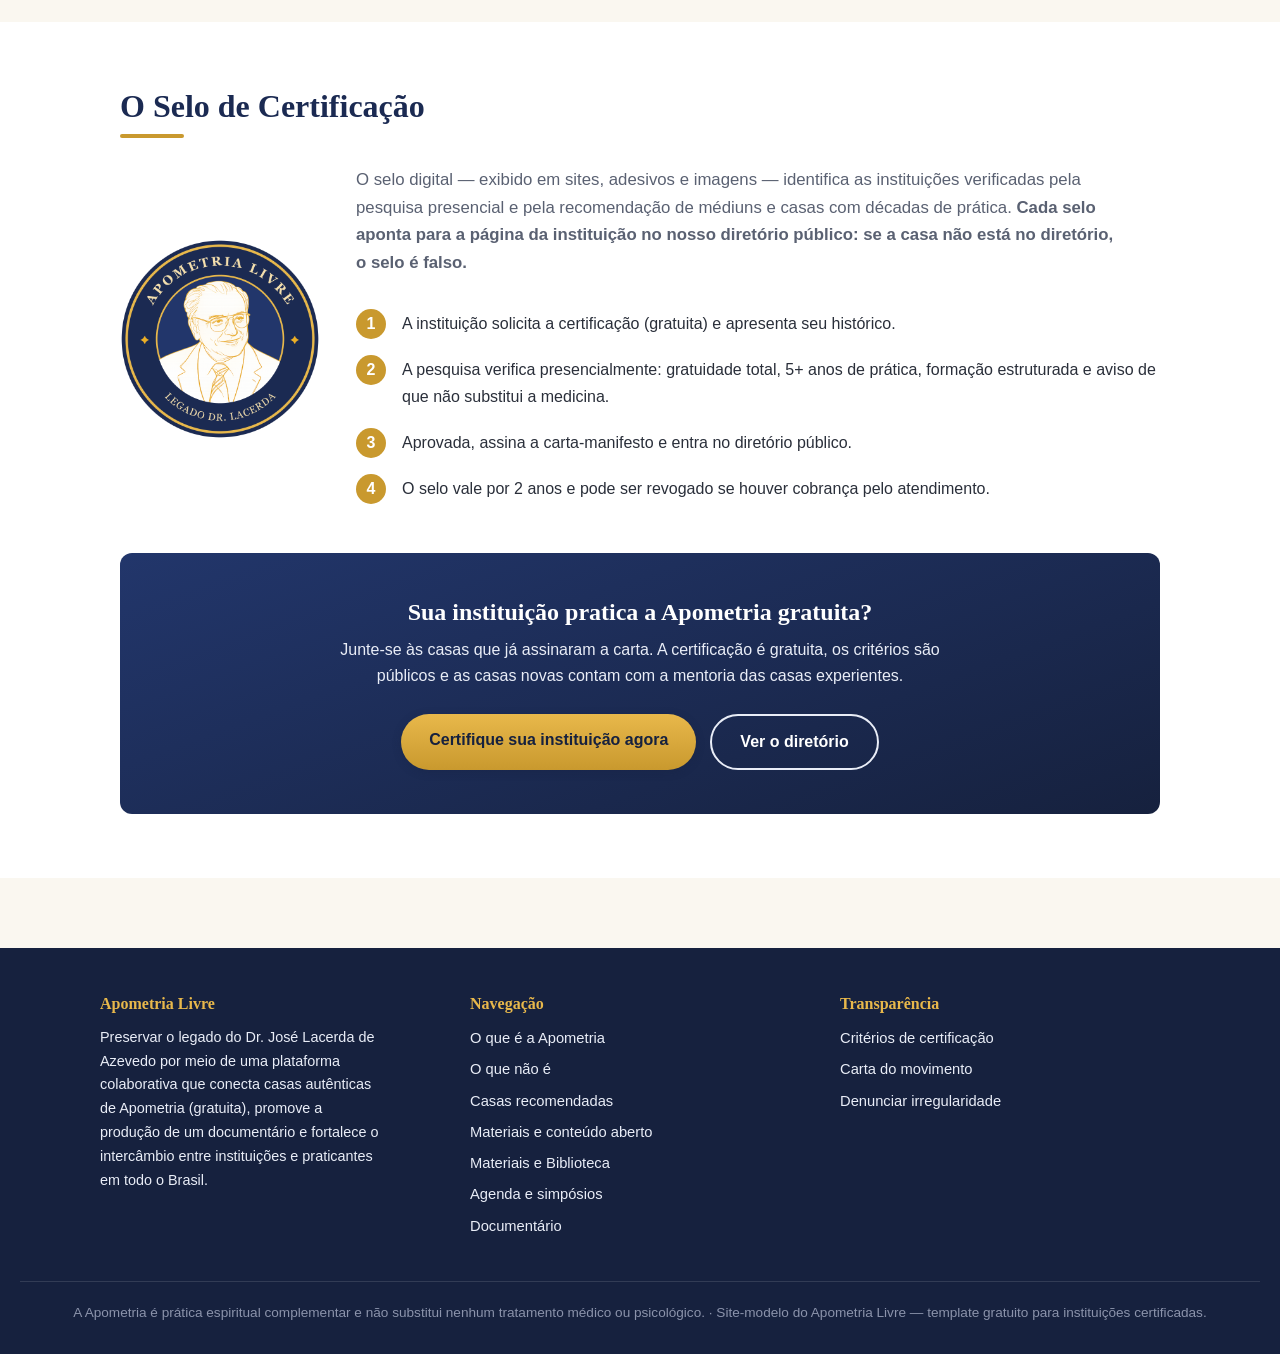
==== commit 75601ed2: "Melhora botões-pílula: rótulos diretos, foco em anel, gradiente dourado Co-Authored-By: Claude Fable" ====
--- a/index.html
+++ b/index.html
@@ -17,7 +17,7 @@
 <meta property="og:locale:alternate" content="es_ES">
 <meta name="twitter:card" content="summary_large_image">
 <meta name="twitter:image" content="https://apometrialivre.org.br/img/og-image.jpg?v=2">
-<link rel="stylesheet" href="css/style.css?v=13">
+<link rel="stylesheet" href="css/style.css?v=15">
 <link rel="icon" href="img/selo-favicon.png?v=1" type="image/png">
 <script type="application/ld+json">
 {
--- a/css/style.css
+++ b/css/style.css
@@ -53,6 +53,11 @@
   outline-offset: 2px;
   border-radius: 4px;
 }
+/* Em botões-pílula, o anel de foco acompanha a forma (sem halo quadrado) */
+.btn:focus-visible, .btn-filtro:focus-visible, .btn-geo:focus-visible, .lang-toggle:focus-visible, .uf-tile:focus-visible {
+  outline: none;
+  box-shadow: 0 0 0 3px rgba(255, 255, 255, 0.9), 0 0 0 6px var(--dourado);
+}
 
 /* Texto só para leitores de tela */
 .sr-oculto {
@@ -123,12 +128,19 @@
 
 .botoes { display: flex; gap: 14px; justify-content: center; flex-wrap: wrap; }
 .btn {
-  display: inline-block; padding: 13px 28px; border-radius: 30px;
-  text-decoration: none; font-weight: 600; font-size: 1rem; transition: transform .15s ease;
+  display: inline-block; padding: 13px 28px; border-radius: 30px; border: none;
+  text-decoration: none; font-weight: 600; font-size: 1rem; font-family: var(--sans);
+  cursor: pointer; transition: transform .15s ease, box-shadow .15s ease;
 }
 .btn:hover { transform: translateY(-2px); }
-.btn-ouro { background: var(--dourado-claro); color: var(--azul-900); }
-.btn-vazado { border: 2px solid var(--azul-100); color: var(--branco); }
+.btn:active { transform: translateY(0); }
+.btn-ouro {
+  background: linear-gradient(180deg, var(--dourado-claro), var(--dourado));
+  color: var(--azul-900);
+  box-shadow: 0 2px 8px rgba(22, 33, 62, 0.28);
+}
+.btn-ouro:hover { box-shadow: 0 6px 16px rgba(22, 33, 62, 0.35); }
+.btn-vazado { border: 2px solid var(--azul-100); color: var(--branco); background: transparent; }
 
 /* ---------- Seções ---------- */
 section.bloco { padding: 64px 0; }
@@ -136,6 +148,22 @@
 .bloco h2 { font-size: 2rem; margin-bottom: 8px; }
 .bloco .linha-ouro { width: 64px; height: 4px; background: var(--dourado); border-radius: 2px; margin: 0 0 28px; }
 .sub-secao { font-size: 1.4rem; margin-top: 44px; margin-bottom: 6px; }
+
+/* ---------- Sub-navegação de seções (âncoras na página) ---------- */
+.sub-nav {
+  position: sticky; top: 67px; z-index: 40;
+  display: flex; gap: 8px; justify-content: center; flex-wrap: wrap;
+  background: rgba(255,255,255,0.96); border-bottom: 1px solid #e5ddc8;
+  padding: 12px 16px; backdrop-filter: saturate(1.2) blur(2px);
+}
+.sub-nav a {
+  font-size: 0.9rem; color: var(--azul-800); text-decoration: none; white-space: nowrap;
+  padding: 6px 15px; border-radius: 20px; background: var(--creme); border: 1px solid #e5ddc8;
+}
+.sub-nav a:hover { background: var(--dourado-claro); color: var(--azul-900); border-color: var(--dourado-claro); }
+/* âncoras não ficam escondidas sob cabeçalho + sub-nav fixos */
+section[id] { scroll-margin-top: 128px; }
+@media (max-width: 1060px) { section[id] { scroll-margin-top: 150px; } }
 
 /* ---------- Guia de Preces (accordion nativo) ---------- */
 .lista-preces { max-width: 760px; margin: 8px auto 0; text-align: left; }
